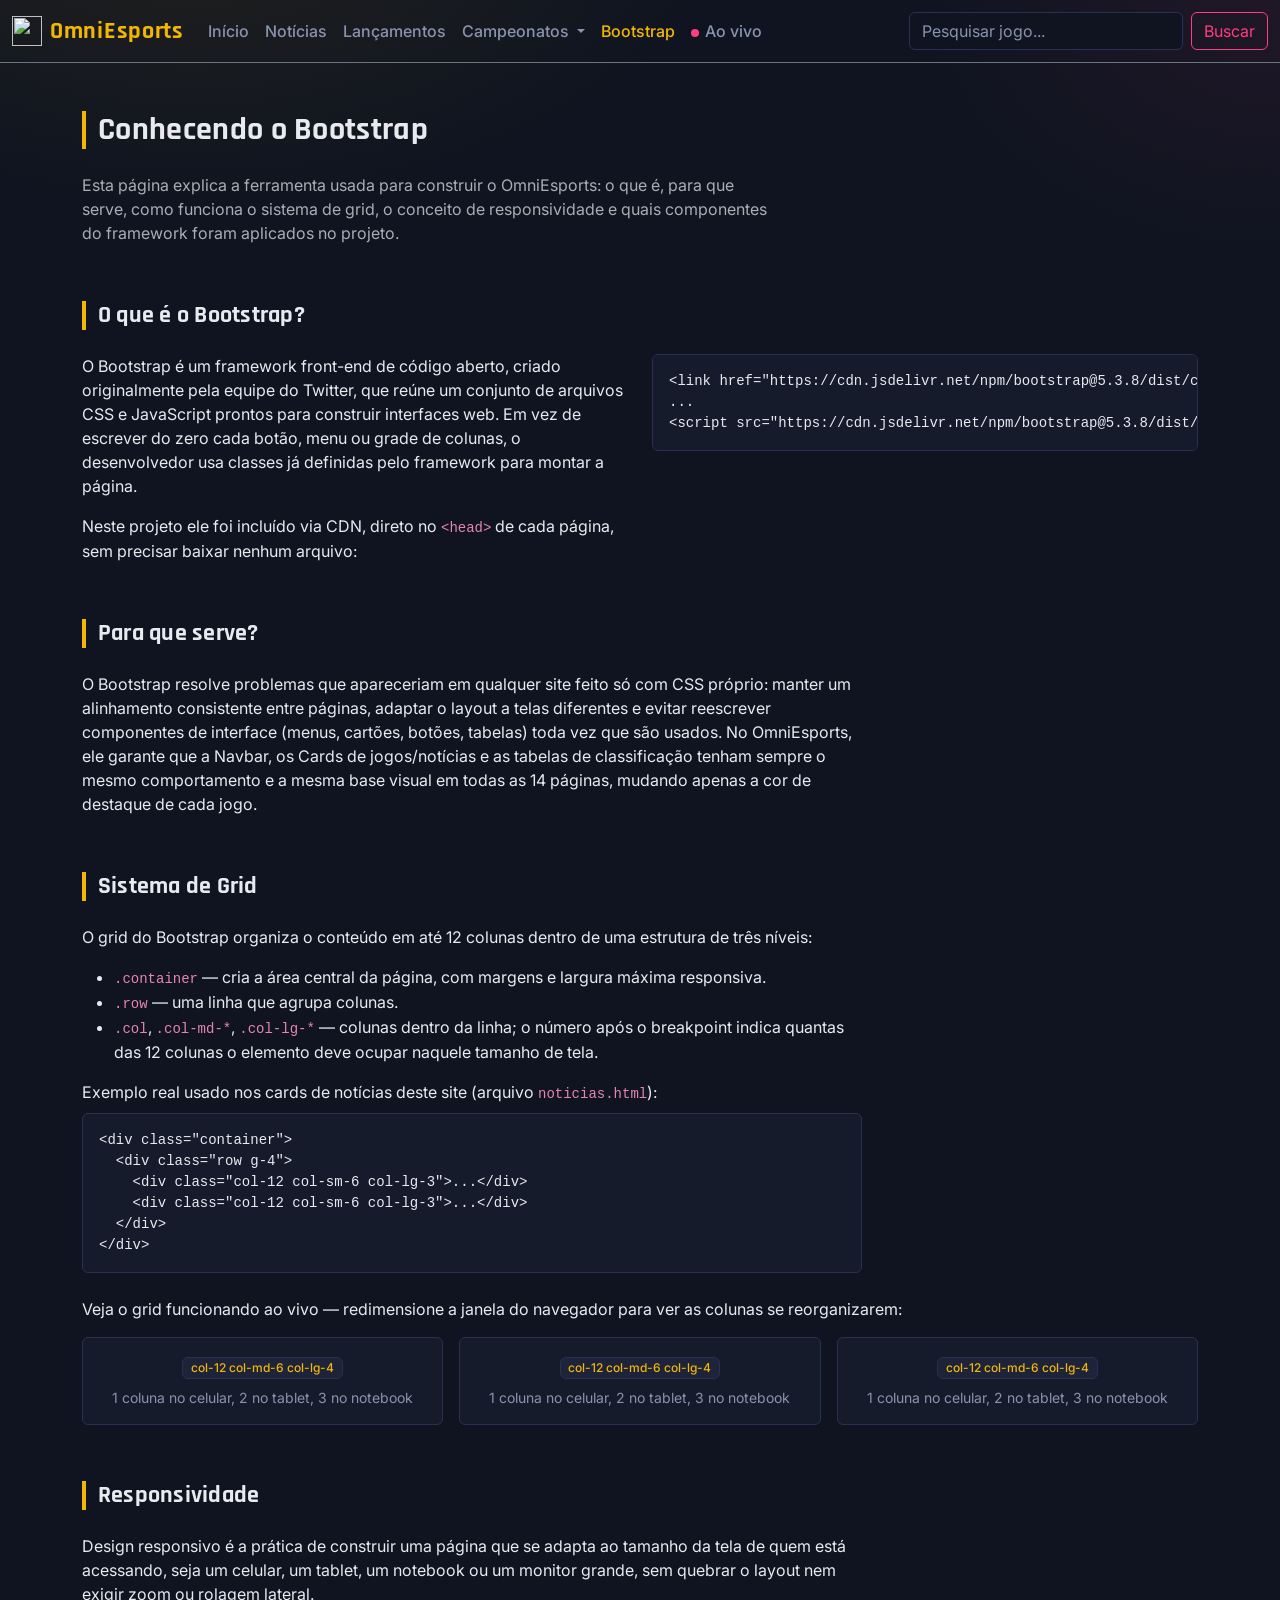
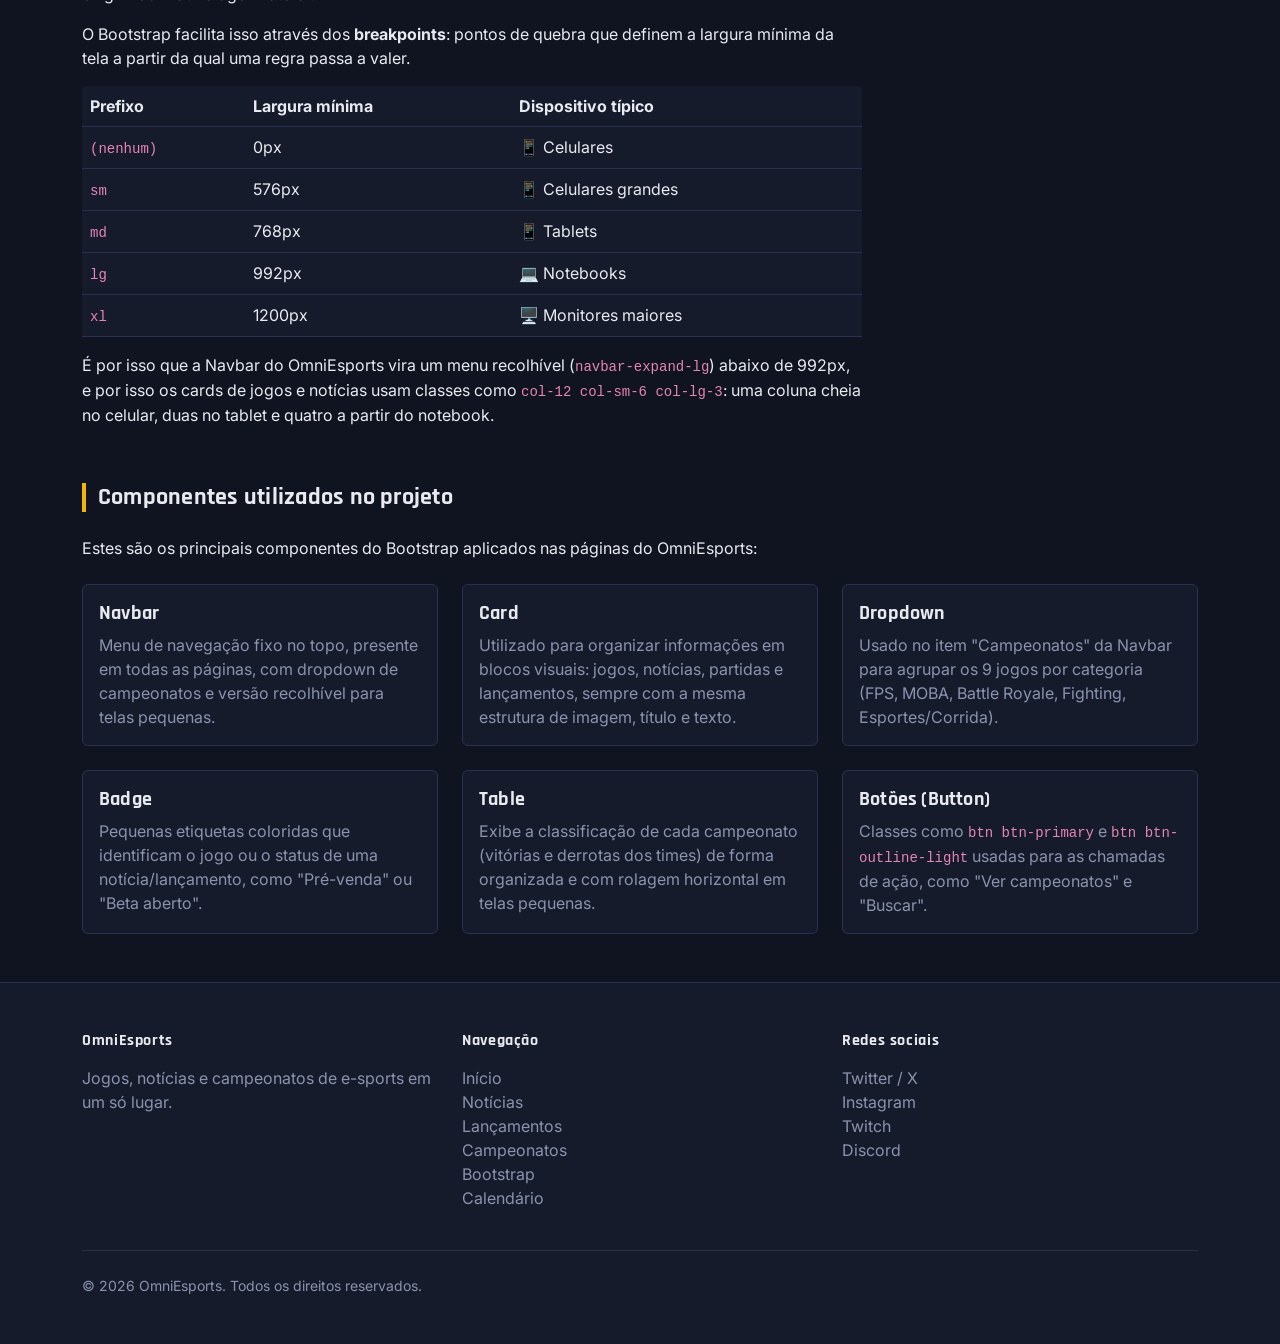
==== bootstrap.html @ d39bde07 "code-fixes-clean-code" ====
<!doctype html>
<html lang="pt-BR" data-bs-theme="dark">
  <head>
    <meta charset="utf-8">
    <meta name="viewport" content="width=device-width, initial-scale=1">
    <title>Conhecendo o Bootstrap — OmniEsports</title>
    <link href="https://cdn.jsdelivr.net/npm/bootstrap@5.3.8/dist/css/bootstrap.min.css" rel="stylesheet" integrity="sha384-sRIl4kxILFvY47J16cr9ZwB07vP4J8+LH7qKQnuqkuIAvNWLzeN8tE5YBujZqJLB" crossorigin="anonymous">
    <link rel="icon" href="./img/logo.svg" type="image/svg+xml">
    <link rel="stylesheet" href="./css/style.css">
  </head>
  <body>

<nav class="navbar navbar-expand-lg navbar-dark border-bottom border-secondary">
  <div class="container-fluid">
    <a class="navbar-brand fw-bold d-flex align-items-center gap-2" href="index.html">
      <img src="./img/logo.svg" alt="" width="30" height="30">
      OmniEsports
    </a>
    <button class="navbar-toggler" type="button" data-bs-toggle="collapse" data-bs-target="#navbarSupportedContent" aria-controls="navbarSupportedContent" aria-expanded="false" aria-label="Toggle navigation">
      <span class="navbar-toggler-icon"></span>
    </button>
    <div class="collapse navbar-collapse" id="navbarSupportedContent">
      <ul class="navbar-nav me-auto mb-2 mb-lg-0">
        <li class="nav-item">
          <a class="nav-link" href="index.html">Início</a>
        </li>
        <li class="nav-item">
          <a class="nav-link" href="noticias.html">Notícias</a>
        </li>
        <li class="nav-item">
          <a class="nav-link" href="lancamentos.html">Lançamentos</a>
        </li>
        <li class="nav-item dropdown">
          <a class="nav-link dropdown-toggle" href="campeonatos.html" role="button" data-bs-toggle="dropdown" aria-expanded="false">
            Campeonatos
          </a>
          <ul class="dropdown-menu dropdown-menu-dark">
            <li><h6 class="dropdown-header">FPS</h6></li>
            <li><a class="dropdown-item" href="valorant.html">Valorant</a></li>
            <li><a class="dropdown-item" href="cs2.html">Counter-Strike 2</a></li>
            <li><h6 class="dropdown-header">MOBA</h6></li>
            <li><a class="dropdown-item" href="lol.html">League of Legends</a></li>
            <li><a class="dropdown-item" href="dota2.html">Dota 2</a></li>
            <li><h6 class="dropdown-header">Battle Royale</h6></li>
            <li><a class="dropdown-item" href="freefire.html">Free Fire</a></li>
            <li><a class="dropdown-item" href="fortnite.html">Fortnite</a></li>
            <li><h6 class="dropdown-header">Fighting</h6></li>
            <li><a class="dropdown-item" href="tekken.html">Tekken 8</a></li>
            <li><a class="dropdown-item" href="sf6.html">Street Fighter 6</a></li>
            <li><h6 class="dropdown-header">Esportes/Corrida</h6></li>
            <li><a class="dropdown-item" href="rocketleague.html">Rocket League</a></li>
            <li><hr class="dropdown-divider"></li>
            <li><a class="dropdown-item" href="campeonatos.html#calendario">Calendário completo</a></li>
          </ul>
        </li>
        <li class="nav-item">
          <a class="nav-link active" aria-current="page" href="bootstrap.html">Bootstrap</a>
        </li>
        <li class="nav-item">
          <a class="nav-link" href="campeonatos.html#ao-vivo"><span class="live-dot"></span>Ao vivo</a>
        </li>
      </ul>
      <form class="d-flex" role="search">
        <input class="form-control me-2" type="search" placeholder="Pesquisar jogo..." aria-label="Search"/>
        <button class="btn btn-outline-info" type="submit">Buscar</button>
      </form>
    </div>
  </div>
</nav>

<div class="container my-5">
  <h2 class="oe-section-title">Conhecendo o Bootstrap</h2>
  <p class="text-body-secondary" style="max-width: 700px;">Esta página explica a ferramenta usada para construir o OmniEsports: o que é, para que serve, como funciona o sistema de grid, o conceito de responsividade e quais componentes do framework foram aplicados no projeto.</p>

  <!-- O que é / Para que serve -->
  <section class="mt-5 pt-2">
    <h4 class="oe-section-title">O que é o Bootstrap?</h4>
    <div class="row g-4 align-items-start">
      <div class="col-12 col-lg-6">
        <p>O Bootstrap é um framework front-end de código aberto, criado originalmente pela equipe do Twitter, que reúne um conjunto de arquivos CSS e JavaScript prontos para construir interfaces web. Em vez de escrever do zero cada botão, menu ou grade de colunas, o desenvolvedor usa classes já definidas pelo framework para montar a página.</p>
        <p class="mb-0">Neste projeto ele foi incluído via CDN, direto no <code>&lt;head&gt;</code> de cada página, sem precisar baixar nenhum arquivo:</p>
      </div>
      <div class="col-12 col-lg-6">
        <pre class="p-3 rounded" style="background: var(--oe-bg-panel); border: 1px solid var(--oe-border); overflow-x:auto;"><code>&lt;link href="https://cdn.jsdelivr.net/npm/bootstrap@5.3.8/dist/css/bootstrap.min.css" rel="stylesheet"&gt;
...
&lt;script src="https://cdn.jsdelivr.net/npm/bootstrap@5.3.8/dist/js/bootstrap.bundle.min.js"&gt;&lt;/script&gt;</code></pre>
      </div>
    </div>
  </section>

  <!-- Para que serve -->
  <section class="mt-5 pt-2">
    <h4 class="oe-section-title">Para que serve?</h4>
    <p style="max-width: 780px;">O Bootstrap resolve problemas que apareceriam em qualquer site feito só com CSS próprio: manter um alinhamento consistente entre páginas, adaptar o layout a telas diferentes e evitar reescrever componentes de interface (menus, cartões, botões, tabelas) toda vez que são usados. No OmniEsports, ele garante que a Navbar, os Cards de jogos/notícias e as tabelas de classificação tenham sempre o mesmo comportamento e a mesma base visual em todas as 14 páginas, mudando apenas a cor de destaque de cada jogo.</p>
  </section>

  <!-- Sistema de grid -->
  <section class="mt-5 pt-2">
    <h4 class="oe-section-title">Sistema de Grid</h4>
    <p style="max-width: 780px;">O grid do Bootstrap organiza o conteúdo em até 12 colunas dentro de uma estrutura de três níveis:</p>
    <ul style="max-width: 780px;">
      <li><code>.container</code> — cria a área central da página, com margens e largura máxima responsiva.</li>
      <li><code>.row</code> — uma linha que agrupa colunas.</li>
      <li><code>.col</code>, <code>.col-md-*</code>, <code>.col-lg-*</code> — colunas dentro da linha; o número após o breakpoint indica quantas das 12 colunas o elemento deve ocupar naquele tamanho de tela.</li>
    </ul>

    <p class="mb-2" style="max-width: 780px;">Exemplo real usado nos cards de notícias deste site (arquivo <code>noticias.html</code>):</p>
    <pre class="p-3 rounded mb-4" style="background: var(--oe-bg-panel); border: 1px solid var(--oe-border); overflow-x:auto; max-width: 780px;"><code>&lt;div class="container"&gt;
  &lt;div class="row g-4"&gt;
    &lt;div class="col-12 col-sm-6 col-lg-3"&gt;...&lt;/div&gt;
    &lt;div class="col-12 col-sm-6 col-lg-3"&gt;...&lt;/div&gt;
  &lt;/div&gt;
&lt;/div&gt;</code></pre>

    <p class="mb-3">Veja o grid funcionando ao vivo — redimensione a janela do navegador para ver as colunas se reorganizarem:</p>
    <div class="row g-3">
      <div class="col-12 col-md-6 col-lg-4">
        <div class="card h-100"><div class="card-body text-center"><span class="badge badge-jogo mb-2">col-12 col-md-6 col-lg-4</span><p class="card-text mb-0 small">1 coluna no celular, 2 no tablet, 3 no notebook</p></div></div>
      </div>
      <div class="col-12 col-md-6 col-lg-4">
        <div class="card h-100"><div class="card-body text-center"><span class="badge badge-jogo mb-2">col-12 col-md-6 col-lg-4</span><p class="card-text mb-0 small">1 coluna no celular, 2 no tablet, 3 no notebook</p></div></div>
      </div>
      <div class="col-12 col-md-6 col-lg-4">
        <div class="card h-100"><div class="card-body text-center"><span class="badge badge-jogo mb-2">col-12 col-md-6 col-lg-4</span><p class="card-text mb-0 small">1 coluna no celular, 2 no tablet, 3 no notebook</p></div></div>
      </div>
    </div>
  </section>

  <!-- Responsividade -->
  <section class="mt-5 pt-2">
    <h4 class="oe-section-title">Responsividade</h4>
    <p style="max-width: 780px;">Design responsivo é a prática de construir uma página que se adapta ao tamanho da tela de quem está acessando, seja um celular, um tablet, um notebook ou um monitor grande, sem quebrar o layout nem exigir zoom ou rolagem lateral.</p>
    <p style="max-width: 780px;">O Bootstrap facilita isso através dos <strong>breakpoints</strong>: pontos de quebra que definem a largura mínima da tela a partir da qual uma regra passa a valer.</p>
    <div class="table-responsive" style="max-width: 780px;">
      <table class="table table-oe align-middle">
        <thead>
          <tr><th scope="col">Prefixo</th><th scope="col">Largura mínima</th><th scope="col">Dispositivo típico</th></tr>
        </thead>
        <tbody>
          <tr><td><code>(nenhum)</code></td><td>0px</td><td>📱 Celulares</td></tr>
          <tr><td><code>sm</code></td><td>576px</td><td>📱 Celulares grandes</td></tr>
          <tr><td><code>md</code></td><td>768px</td><td>📱 Tablets</td></tr>
          <tr><td><code>lg</code></td><td>992px</td><td>💻 Notebooks</td></tr>
          <tr><td><code>xl</code></td><td>1200px</td><td>🖥️ Monitores maiores</td></tr>
        </tbody>
      </table>
    </div>
    <p class="mb-0" style="max-width: 780px;">É por isso que a Navbar do OmniEsports vira um menu recolhível (<code>navbar-expand-lg</code>) abaixo de 992px, e por isso os cards de jogos e notícias usam classes como <code>col-12 col-sm-6 col-lg-3</code>: uma coluna cheia no celular, duas no tablet e quatro a partir do notebook.</p>
  </section>

  <!-- Componentes -->
  <section class="mt-5 pt-2">
    <h4 class="oe-section-title">Componentes utilizados no projeto</h4>
    <p class="mb-4" style="max-width: 780px;">Estes são os principais componentes do Bootstrap aplicados nas páginas do OmniEsports:</p>

    <div class="row g-4">
      <div class="col-12 col-md-6 col-lg-4">
        <div class="card h-100 card-hover">
          <div class="card-body">
            <h5 class="card-title">Navbar</h5>
            <p class="card-text">Menu de navegação fixo no topo, presente em todas as páginas, com dropdown de campeonatos e versão recolhível para telas pequenas.</p>
          </div>
        </div>
      </div>
      <div class="col-12 col-md-6 col-lg-4">
        <div class="card h-100 card-hover">
          <div class="card-body">
            <h5 class="card-title">Card</h5>
            <p class="card-text">Utilizado para organizar informações em blocos visuais: jogos, notícias, partidas e lançamentos, sempre com a mesma estrutura de imagem, título e texto.</p>
          </div>
        </div>
      </div>
      <div class="col-12 col-md-6 col-lg-4">
        <div class="card h-100 card-hover">
          <div class="card-body">
            <h5 class="card-title">Dropdown</h5>
            <p class="card-text">Usado no item "Campeonatos" da Navbar para agrupar os 9 jogos por categoria (FPS, MOBA, Battle Royale, Fighting, Esportes/Corrida).</p>
          </div>
        </div>
      </div>
      <div class="col-12 col-md-6 col-lg-4">
        <div class="card h-100 card-hover">
          <div class="card-body">
            <h5 class="card-title">Badge</h5>
            <p class="card-text">Pequenas etiquetas coloridas que identificam o jogo ou o status de uma notícia/lançamento, como "Pré-venda" ou "Beta aberto".</p>
          </div>
        </div>
      </div>
      <div class="col-12 col-md-6 col-lg-4">
        <div class="card h-100 card-hover">
          <div class="card-body">
            <h5 class="card-title">Table</h5>
            <p class="card-text">Exibe a classificação de cada campeonato (vitórias e derrotas dos times) de forma organizada e com rolagem horizontal em telas pequenas.</p>
          </div>
        </div>
      </div>
      <div class="col-12 col-md-6 col-lg-4">
        <div class="card h-100 card-hover">
          <div class="card-body">
            <h5 class="card-title">Botões (Button)</h5>
            <p class="card-text">Classes como <code>btn btn-primary</code> e <code>btn btn-outline-light</code> usadas para as chamadas de ação, como "Ver campeonatos" e "Buscar".</p>
          </div>
        </div>
      </div>
    </div>
  </section>

</div>

<footer class="oe-footer py-5 mt-5">
  <div class="container">
    <div class="row gy-4">
      <div class="col-12 col-md-4">
        <h6 class="mb-3">OmniEsports</h6>
        <p class="mb-0">Jogos, notícias e campeonatos de e-sports em um só lugar.</p>
      </div>
      <div class="col-6 col-md-4">
        <h6 class="mb-3">Navegação</h6>
        <ul class="list-unstyled">
          <li><a href="index.html">Início</a></li>
          <li><a href="noticias.html">Notícias</a></li>
          <li><a href="lancamentos.html">Lançamentos</a></li>
          <li><a href="campeonatos.html">Campeonatos</a></li>
          <li><a href="bootstrap.html">Bootstrap</a></li>
          <li><a href="campeonatos.html#calendario">Calendário</a></li>
        </ul>
      </div>
      <div class="col-6 col-md-4">
        <h6 class="mb-3">Redes sociais</h6>
        <ul class="list-unstyled">
          <li><a href="#">Twitter / X</a></li>
          <li><a href="#">Instagram</a></li>
          <li><a href="#">Twitch</a></li>
          <li><a href="#">Discord</a></li>
        </ul>
      </div>
    </div>
    <hr class="border-secondary my-4">
    <p class="mb-0 small">&copy; 2026 OmniEsports. Todos os direitos reservados.</p>
  </div>
</footer>

    <script src="https://cdn.jsdelivr.net/npm/bootstrap@5.3.8/dist/js/bootstrap.bundle.min.js" integrity="sha384-FKyoEForCGlyvwx9Hj09JcYn3nv7wiPVlz7YYwJrWVcXK/BmnVDxM+D2scQbITxI" crossorigin="anonymous"></script>

  </body>
</html>
---- css/style.css ----
/* ==========================================================
   OmniEsports — tema visual
   Paleta: arena escura + dourado (troféu/prêmio) + magenta (ao vivo)
   ========================================================== */

@import url('https://fonts.googleapis.com/css2?family=Rajdhani:wght@500;600;700&family=Inter:wght@400;500;600&display=swap');

:root,
[data-bs-theme="dark"] {
  --oe-bg: #0f1420;
  --oe-bg-panel: #161b2c;
  --oe-bg-panel-alt: #1d2338;
  --oe-border: #2a3150;
  --oe-text: #e8eaf0;
  --oe-text-muted: #8a93ad;
  --oe-gold: #f2b705;
  --oe-gold-dim: #b98c06;
  --oe-magenta: #ff3d81;

  /* Sobrescreve variáveis do Bootstrap para casar com a paleta */
  --bs-body-bg: var(--oe-bg);
  --bs-body-color: var(--oe-text);
  --bs-border-color: var(--oe-border);
  --bs-primary: var(--oe-gold);
  --bs-primary-rgb: 242, 183, 5;
  --bs-info: var(--oe-magenta);
  --bs-info-rgb: 255, 61, 129;
}

body {
  font-family: 'Inter', system-ui, sans-serif;
  background-color: var(--oe-bg);
  background-image:
    radial-gradient(ellipse 900px 500px at 15% -10%, rgba(242, 183, 5, 0.08), transparent 60%),
    radial-gradient(ellipse 700px 500px at 100% 0%, rgba(255, 61, 129, 0.07), transparent 55%);
  background-attachment: fixed;
}

h1, h2, h3, h4, h5, h6,
.navbar-brand,
.card-title {
  font-family: 'Rajdhani', 'Inter', sans-serif;
  font-weight: 700;
  letter-spacing: 0.01em;
}

/* ---------- Navbar ---------- */
.navbar.bg-dark {
  background-color: var(--oe-bg-panel) !important;
  border-bottom: 1px solid var(--oe-border) !important;
}

.navbar-brand {
  font-size: 1.5rem;
  color: var(--oe-gold) !important;
  letter-spacing: 0.03em;
}

.navbar-nav .nav-link {
  color: var(--oe-text-muted);
  font-weight: 500;
  position: relative;
  transition: color 0.2s ease;
}

.navbar-nav .nav-link:hover,
.navbar-nav .nav-link:focus {
  color: var(--oe-text);
}

.navbar-nav .nav-link.active {
  color: var(--oe-gold) !important;
}

.dropdown-menu-dark {
  --bs-dropdown-bg: var(--oe-bg-panel-alt);
  --bs-dropdown-border-color: var(--oe-border);
  --bs-dropdown-link-hover-bg: rgba(242, 183, 5, 0.12);
  --bs-dropdown-link-hover-color: var(--oe-gold);
  --bs-dropdown-link-color: var(--oe-text-muted);
}

/* Badge "AO VIVO" na navbar */
.nav-link .live-dot {
  display: inline-block;
  width: 8px;
  height: 8px;
  border-radius: 50%;
  background: var(--oe-magenta);
  margin-right: 6px;
  box-shadow: 0 0 0 0 rgba(255, 61, 129, 0.6);
  animation: live-pulse 1.8s infinite;
}

@keyframes live-pulse {
  0%   { box-shadow: 0 0 0 0 rgba(255, 61, 129, 0.55); }
  70%  { box-shadow: 0 0 0 7px rgba(255, 61, 129, 0); }
  100% { box-shadow: 0 0 0 0 rgba(255, 61, 129, 0); }
}

@media (prefers-reduced-motion: reduce) {
  .nav-link .live-dot { animation: none; }
}

.navbar .form-control {
  background-color: var(--oe-bg);
  border-color: var(--oe-border);
  color: var(--oe-text);
}

.navbar .form-control::placeholder {
  color: var(--oe-text-muted);
}

.navbar .btn-outline-info {
  --bs-btn-color: var(--oe-magenta);
  --bs-btn-border-color: var(--oe-magenta);
  --bs-btn-hover-bg: var(--oe-magenta);
  --bs-btn-hover-border-color: var(--oe-magenta);
}

/* ---------- Botões ---------- */
.btn-primary {
  --bs-btn-bg: var(--oe-gold);
  --bs-btn-border-color: var(--oe-gold);
  --bs-btn-hover-bg: var(--oe-gold-dim);
  --bs-btn-hover-border-color: var(--oe-gold-dim);
  --bs-btn-color: #14100a;
  --bs-btn-hover-color: #14100a;
  font-weight: 600;
}

/* ---------- Cards ---------- */
.card {
  background-color: var(--oe-bg-panel);
  border: 1px solid var(--oe-border);
}

.card-img-top {
  height: 190px;
  object-fit: cover;
}

.card-text {
  color: var(--oe-text-muted);
}

.card-hover {
  transition: transform 0.3s ease, box-shadow 0.3s ease, border-color 0.3s ease;
}

.card-hover:hover {
  transform: translateY(-8px) scale(1.02);
  box-shadow: 0 10px 24px rgba(0, 0, 0, 0.45);
  border-color: var(--oe-gold-dim);
  cursor: pointer;
}

/* ---------- Seções internas (lançamentos / campeonatos) ---------- */
.oe-section-title {
  border-left: 4px solid var(--oe-gold);
  padding-left: 0.75rem;
  margin-bottom: 1.5rem;
}

.oe-eyebrow {
  color: var(--oe-magenta);
  font-weight: 600;
  font-size: 0.85rem;
}

.table-oe {
  --bs-table-bg: var(--oe-bg-panel);
  --bs-table-color: var(--oe-text);
  --bs-table-border-color: var(--oe-border);
}

.badge-jogo {
  background-color: var(--oe-bg-panel-alt);
  color: var(--oe-gold);
  border: 1px solid var(--oe-border);
  font-weight: 500;
}

/* ---------- Footer ---------- */
.oe-footer {
  background-color: var(--oe-bg-panel);
  border-top: 1px solid var(--oe-border);
  color: var(--oe-text-muted);
  margin-top: 4rem;
}

.oe-footer a {
  color: var(--oe-text-muted);
  text-decoration: none;
}

.oe-footer a:hover {
  color: var(--oe-gold);
}

.oe-footer h6 {
  color: var(--oe-text);
  font-family: 'Rajdhani', sans-serif;
  letter-spacing: 0.04em;
}

/* Foco visível para acessibilidade via teclado */
a:focus-visible,
button:focus-visible,
.nav-link:focus-visible {
  outline: 2px solid var(--oe-gold);
  outline-offset: 2px;
}

/* ==========================================================
   Temas por jogo
   Cada página de jogo define data-game no <body> e ganha
   uma cor de destaque própria, sem perder a identidade
   geral do site (fundo, tipografia, header).
   ========================================================== */

[data-game] {
  --oe-accent: var(--oe-gold);
  --oe-accent-dim: var(--oe-gold-dim);
  --oe-accent-rgb: 242, 183, 5;
}

[data-game="valorant"] {
  --oe-accent: #ff4655;
  --oe-accent-dim: #c7313e;
  --oe-accent-rgb: 255, 70, 85;
}

[data-game="lol"] {
  --oe-accent: #0ac8b9;
  --oe-accent-dim: #0a9c90;
  --oe-accent-rgb: 10, 200, 185;
}

[data-game="freefire"] {
  --oe-accent: #ff7a1a;
  --oe-accent-dim: #cc5f10;
  --oe-accent-rgb: 255, 122, 26;
}

[data-game="tekken"] {
  --oe-accent: #9d6bff;
  --oe-accent-dim: #7548d6;
  --oe-accent-rgb: 157, 107, 255;
}

[data-game="cs2"] {
  --oe-accent: #f2a93c;
  --oe-accent-dim: #c9840f;
  --oe-accent-rgb: 242, 169, 60;
}

[data-game="dota2"] {
  --oe-accent: #d64545;
  --oe-accent-dim: #a83232;
  --oe-accent-rgb: 214, 69, 69;
}

[data-game="fortnite"] {
  --oe-accent: #6c5ce7;
  --oe-accent-dim: #4d3fb0;
  --oe-accent-rgb: 108, 92, 231;
}

[data-game="sf6"] {
  --oe-accent: #29b6f6;
  --oe-accent-dim: #1c8ac4;
  --oe-accent-rgb: 41, 182, 246;
}

[data-game="rocketleague"] {
  --oe-accent: #2ecc71;
  --oe-accent-dim: #24a35a;
  --oe-accent-rgb: 46, 204, 113;
}

[data-game] .oe-section-title,
[data-game] .oe-game-hero {
  border-color: var(--oe-accent);
}

[data-game] .btn-primary {
  --bs-btn-bg: var(--oe-accent);
  --bs-btn-border-color: var(--oe-accent);
  --bs-btn-hover-bg: var(--oe-accent-dim);
  --bs-btn-hover-border-color: var(--oe-accent-dim);
  --bs-btn-color: #0b0d14;
  --bs-btn-hover-color: #0b0d14;
}

[data-game] .navbar-nav .nav-link.active,
[data-game] .oe-eyebrow-game {
  color: var(--oe-accent) !important;
}

[data-game] a:focus-visible,
[data-game] button:focus-visible {
  outline-color: var(--oe-accent);
}

/* ---------- Cabeçalho de página de jogo ---------- */
.oe-game-hero {
  border-left: 4px solid var(--oe-accent);
  background: linear-gradient(90deg, rgba(var(--oe-accent-rgb), 0.10), transparent 60%);
  padding: 2rem 1.75rem;
  border-radius: 0;
  margin-bottom: 2rem;
}

.oe-game-hero .oe-game-tag {
  display: inline-block;
  color: var(--oe-accent);
  font-weight: 600;
  font-size: 0.85rem;
}

.oe-game-hero h1 {
  margin: 0.35rem 0 0.5rem;
}

/* ---------- Status de partida (semântico, não decorativo) ---------- */
.status-dot {
  display: inline-block;
  width: 8px;
  height: 8px;
  border-radius: 50%;
  margin-right: 6px;
}

.status-agendado { color: var(--oe-text-muted); }
.status-agendado .status-dot { background: var(--oe-text-muted); }

.status-ao-vivo { color: var(--oe-magenta); }
.status-ao-vivo .status-dot {
  background: var(--oe-magenta);
  box-shadow: 0 0 0 0 rgba(255, 61, 129, 0.6);
  animation: live-pulse 1.8s infinite;
}

.status-finalizado { color: #3ecf8e; }
.status-finalizado .status-dot { background: #3ecf8e; }

/* ---------- Card de partida (próxima ou concluída) ---------- */
.match-card {
  background-color: var(--oe-bg-panel);
  border: 1px solid var(--oe-border);
  padding: 1rem 1.25rem;
}

.match-card .match-teams {
  font-family: 'Rajdhani', sans-serif;
  font-weight: 600;
  font-size: 1.05rem;
}

.match-card .match-score {
  font-family: 'Rajdhani', sans-serif;
  font-weight: 700;
  font-size: 1.3rem;
  color: var(--oe-text);
}

.match-card .match-meta {
  color: var(--oe-text-muted);
  font-size: 0.85rem;
}

/* ---------- Card de jogo (usado no hub de campeonatos) ---------- */
.game-pill {
  display: inline-block;
  width: 10px;
  height: 10px;
  border-radius: 2px;
  margin-right: 8px;
  vertical-align: middle;
}

.card-game-link {
  text-decoration: none;
  display: block;
  color: inherit;
}

/* ---------- Notícias: recorte de texto consistente ---------- */
.card-text-clamp {
  display: -webkit-box;
  -webkit-line-clamp: 2;
  line-clamp: 2;
  -webkit-box-orient: vertical;
  overflow: hidden;
}

/* ---------- Hero da home (estrutura via row/col do Bootstrap) ---------- */
.oe-hero-kicker {
  color: var(--oe-magenta);
  font-weight: 600;
  font-size: 0.85rem;
  margin-bottom: 0.5rem;
}

.oe-hero-img {
  min-height: 220px;
  object-fit: cover;
}

@media (min-width: 992px) {
  .oe-hero-img {
    min-height: 100%;
  }
}

/* ---------- Logo ---------- */
.navbar-brand img {
  display: inline-block;
}
/* ==========================================================
   Notícias
   ========================================================== */

.news-card {
  background-color: var(--oe-bg-panel);
  border: 1px solid var(--oe-border);
  overflow: hidden;
}

.news-thumb {
  width: 100%;
  height: 160px;
  display: block;
  object-fit: cover;
}

.news-card .badge-jogo {
  color: var(--news-accent, var(--oe-gold));
}

/* Filtro de notícias (pills do Bootstrap, sem framework extra) */
.oe-filter-pills .nav-link {
  color: var(--oe-text-muted);
  border: 1px solid var(--oe-border);
  border-radius: 999px;
  padding: 0.35rem 0.9rem;
  margin: 0 0.35rem 0.5rem 0;
  font-size: 0.85rem;
  font-weight: 500;
}

.oe-filter-pills .nav-link:hover {
  color: var(--oe-text);
  border-color: var(--oe-gold-dim);
}

.oe-filter-pills .nav-link.active {
  background-color: var(--oe-gold);
  border-color: var(--oe-gold);
  color: #14100a !important;
}
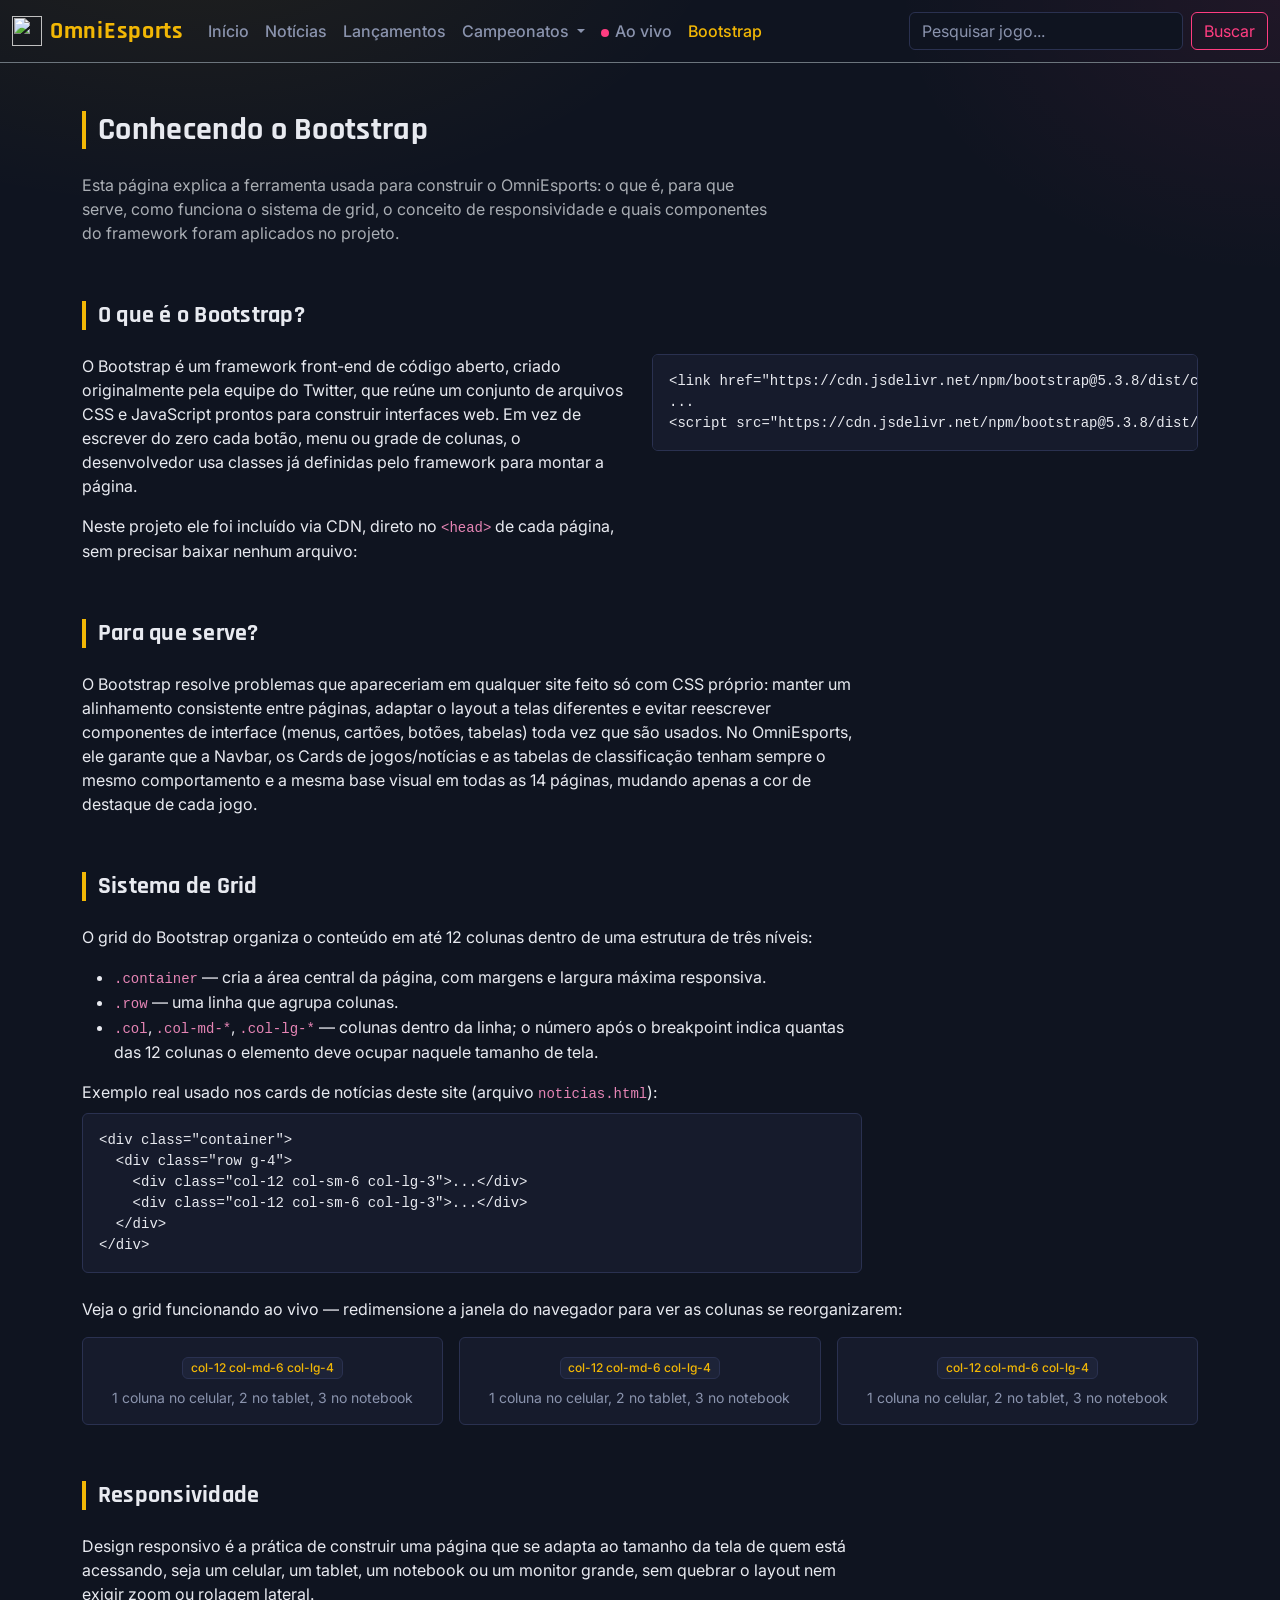
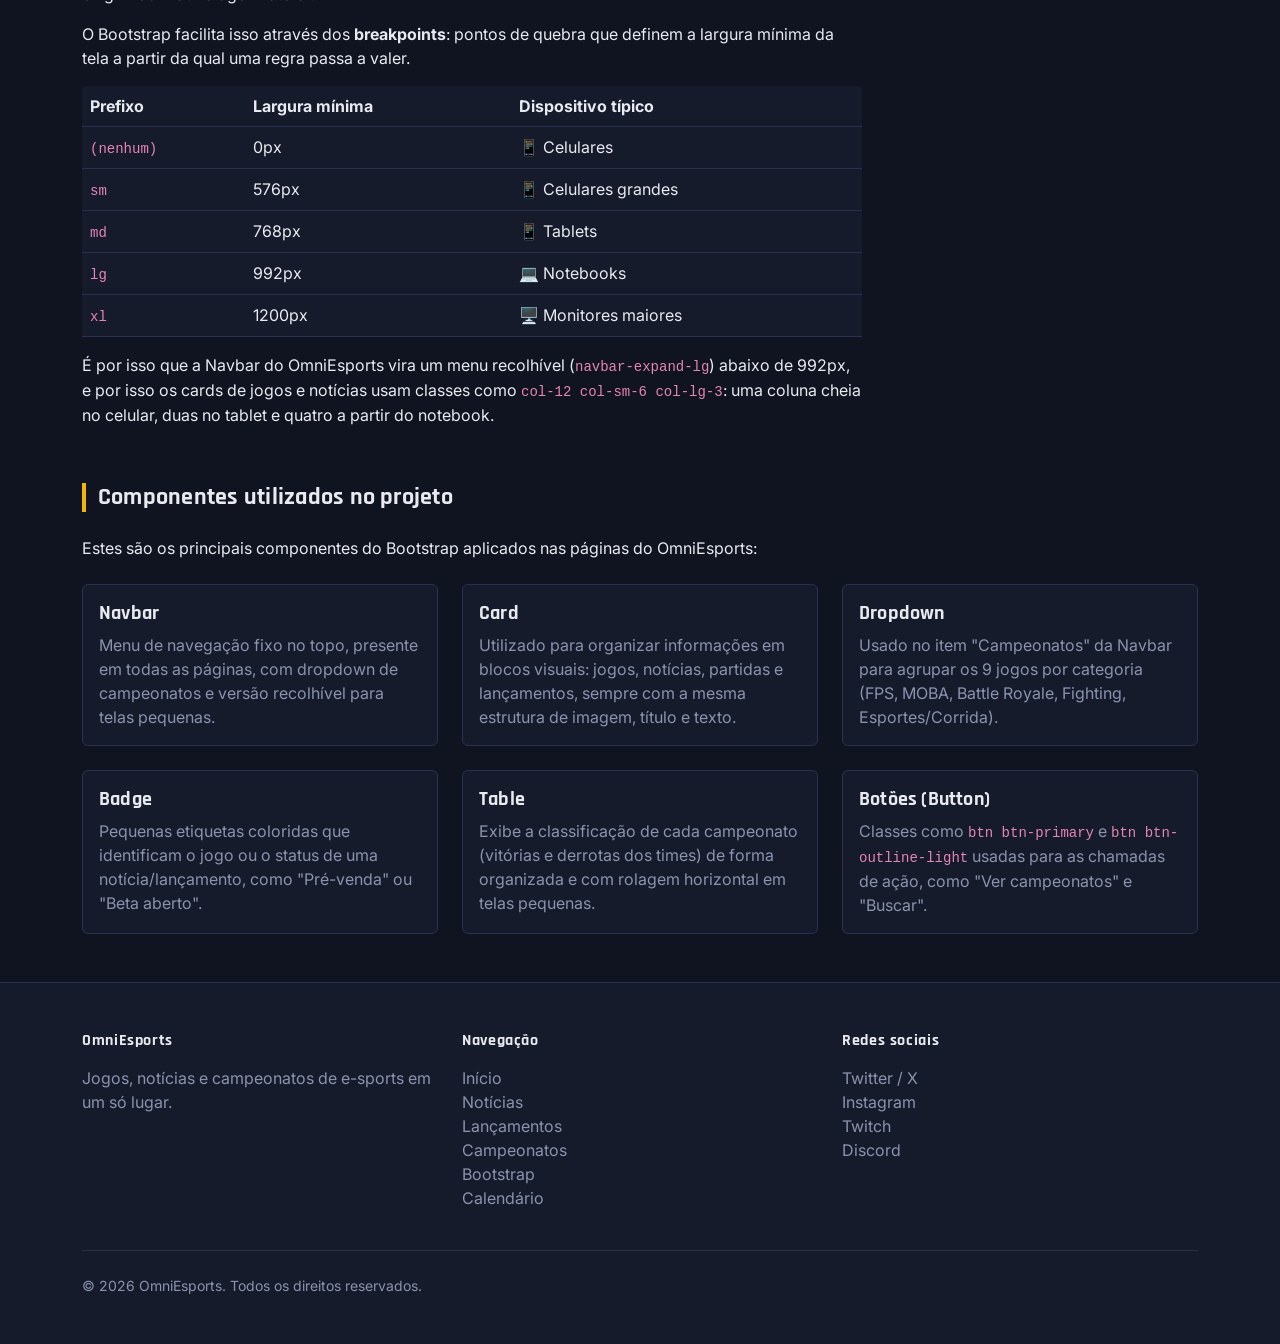
==== commit 19ffc956: "add-bootstrap-page" ====
--- a/bootstrap.html
+++ b/bootstrap.html
@@ -53,12 +53,14 @@
             <li><a class="dropdown-item" href="campeonatos.html#calendario">Calendário completo</a></li>
           </ul>
         </li>
+        
+        <li class="nav-item">
+          <a class="nav-link" href="campeonatos.html#ao-vivo"><span class="live-dot"></span>Ao vivo</a>
+        </li>
         <li class="nav-item">
           <a class="nav-link active" aria-current="page" href="bootstrap.html">Bootstrap</a>
         </li>
-        <li class="nav-item">
-          <a class="nav-link" href="campeonatos.html#ao-vivo"><span class="live-dot"></span>Ao vivo</a>
-        </li>
+        
       </ul>
       <form class="d-flex" role="search">
         <input class="form-control me-2" type="search" placeholder="Pesquisar jogo..." aria-label="Search"/>
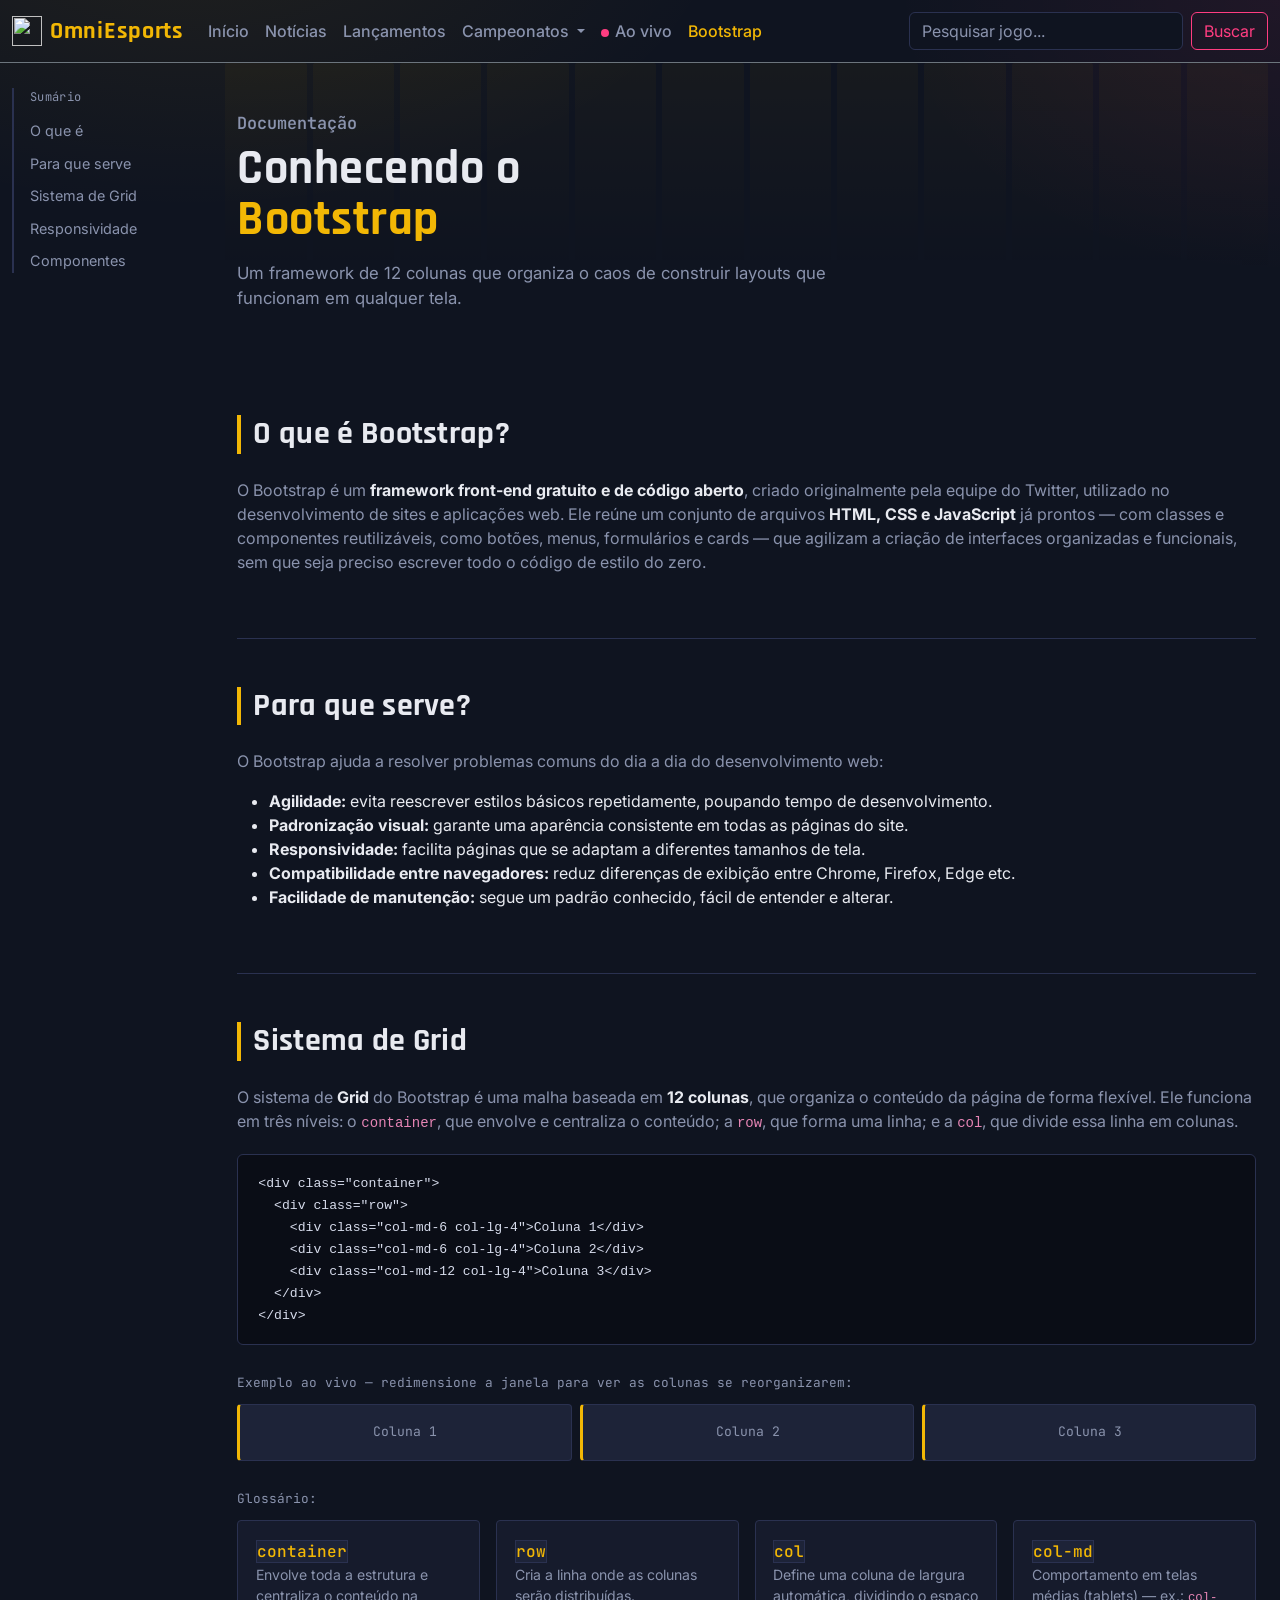
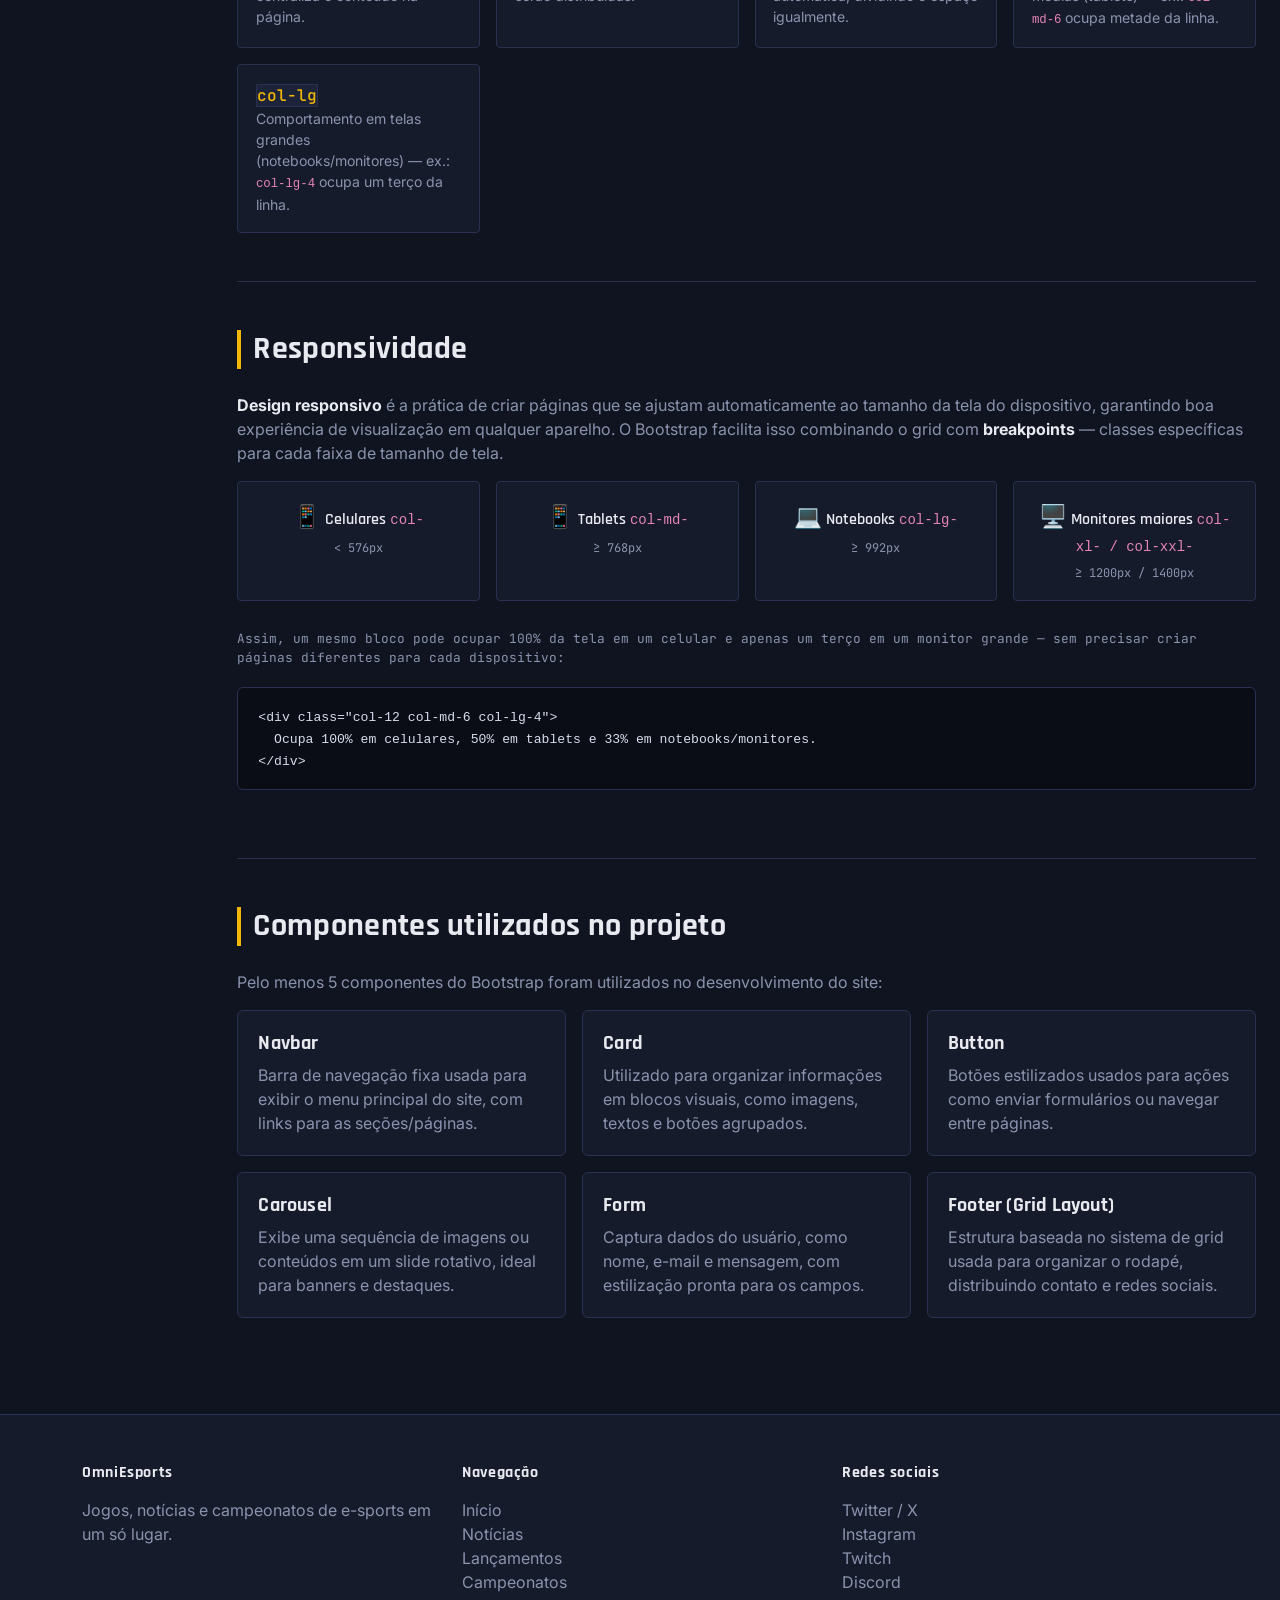
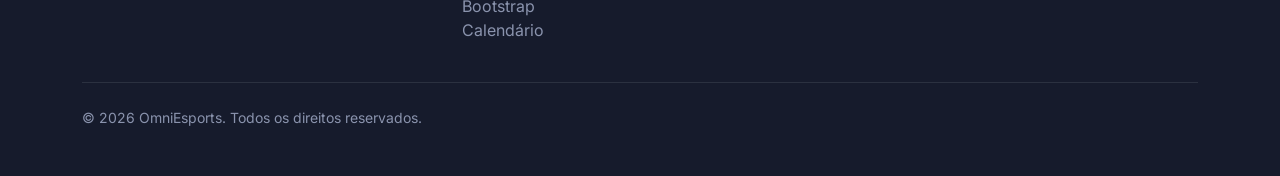
==== commit 3a1ad51d: "add-bootstrap-page" ====
--- a/bootstrap.html
+++ b/bootstrap.html
@@ -3,10 +3,16 @@
   <head>
     <meta charset="utf-8">
     <meta name="viewport" content="width=device-width, initial-scale=1">
-    <title>Conhecendo o Bootstrap — OmniEsports</title>
+    <title>Conhecendo o Bootstrap | OmniEsports</title>
     <link href="https://cdn.jsdelivr.net/npm/bootstrap@5.3.8/dist/css/bootstrap.min.css" rel="stylesheet" integrity="sha384-sRIl4kxILFvY47J16cr9ZwB07vP4J8+LH7qKQnuqkuIAvNWLzeN8tE5YBujZqJLB" crossorigin="anonymous">
     <link rel="icon" href="./img/logo.svg" type="image/svg+xml">
+    <!-- tema global do site -->
     <link rel="stylesheet" href="./css/style.css">
+    <!-- estilos específicos desta página de documentação -->
+    <link rel="stylesheet" href="./css/bootstrap-page.css">
+    <link rel="stylesheet" href="./css/bootstrap1.css">
+    <link rel="stylesheet" href="./css/bootstrap2.css">
+
   </head>
   <body>
 
@@ -70,143 +76,227 @@
   </div>
 </nav>
 
-<div class="container my-5">
-  <h2 class="oe-section-title">Conhecendo o Bootstrap</h2>
-  <p class="text-body-secondary" style="max-width: 700px;">Esta página explica a ferramenta usada para construir o OmniEsports: o que é, para que serve, como funciona o sistema de grid, o conceito de responsividade e quais componentes do framework foram aplicados no projeto.</p>
-
-  <!-- O que é / Para que serve -->
-  <section class="mt-5 pt-2">
-    <h4 class="oe-section-title">O que é o Bootstrap?</h4>
-    <div class="row g-4 align-items-start">
-      <div class="col-12 col-lg-6">
-        <p>O Bootstrap é um framework front-end de código aberto, criado originalmente pela equipe do Twitter, que reúne um conjunto de arquivos CSS e JavaScript prontos para construir interfaces web. Em vez de escrever do zero cada botão, menu ou grade de colunas, o desenvolvedor usa classes já definidas pelo framework para montar a página.</p>
-        <p class="mb-0">Neste projeto ele foi incluído via CDN, direto no <code>&lt;head&gt;</code> de cada página, sem precisar baixar nenhum arquivo:</p>
-      </div>
-      <div class="col-12 col-lg-6">
-        <pre class="p-3 rounded" style="background: var(--oe-bg-panel); border: 1px solid var(--oe-border); overflow-x:auto;"><code>&lt;link href="https://cdn.jsdelivr.net/npm/bootstrap@5.3.8/dist/css/bootstrap.min.css" rel="stylesheet"&gt;
-...
-&lt;script src="https://cdn.jsdelivr.net/npm/bootstrap@5.3.8/dist/js/bootstrap.bundle.min.js"&gt;&lt;/script&gt;</code></pre>
+<div class="container-fluid">
+  <div class="row">
+
+    <!-- ===== NAV LATERAL (sumário) ===== -->
+    <div class="col-lg-3 col-xl-2">
+      <nav class="oe-doc-nav" aria-label="Sumário">
+        <div class="oe-doc-nav-label">Sumário</div>
+        <a href="#o-que-e">O que é</a>
+        <a href="#para-que-serve">Para que serve</a>
+        <a href="#grid">Sistema de Grid</a>
+        <a href="#responsividade">Responsividade</a>
+        <a href="#componentes">Componentes</a>
+      </nav>
+    </div>
+
+    <!-- ===== CONTEÚDO ===== -->
+    <div class="col-lg-9 col-xl-10">
+
+      <!-- HERO -->
+      <header class="oe-doc-hero">
+        <div class="oe-hero-gridlines" aria-hidden="true">
+          <span></span><span></span><span></span><span></span><span></span><span></span>
+          <span></span><span></span><span></span><span></span><span></span><span></span>
+        </div>
+        <div class="container">
+          <p class="oe-hero-kicker">Documentação</p>
+          <h1>Conhecendo o<br><span class="accent">Bootstrap</span></h1>
+          <p>Um framework de 12 colunas que organiza o caos de construir layouts que funcionam em qualquer tela.</p>
+        </div>
+      </header>
+
+      <div class="container">
+
+        <!-- O QUE É -->
+        <section id="o-que-e" class="oe-doc-section">
+          <h2 class="oe-section-title">O que é Bootstrap?</h2>
+          <p>O Bootstrap é um <strong>framework front-end gratuito e de código aberto</strong>, criado originalmente pela equipe do Twitter, utilizado no desenvolvimento de sites e aplicações web. Ele reúne um conjunto de arquivos <strong>HTML, CSS e JavaScript</strong> já prontos — com classes e componentes reutilizáveis, como botões, menus, formulários e cards — que agilizam a criação de interfaces organizadas e funcionais, sem que seja preciso escrever todo o código de estilo do zero.</p>
+        </section>
+
+        <!-- PARA QUE SERVE -->
+        <section id="para-que-serve" class="oe-doc-section">
+          <h2 class="oe-section-title">Para que serve?</h2>
+          <p>O Bootstrap ajuda a resolver problemas comuns do dia a dia do desenvolvimento web:</p>
+          <ul>
+            <li><strong>Agilidade:</strong> evita reescrever estilos básicos repetidamente, poupando tempo de desenvolvimento.</li>
+            <li><strong>Padronização visual:</strong> garante uma aparência consistente em todas as páginas do site.</li>
+            <li><strong>Responsividade:</strong> facilita páginas que se adaptam a diferentes tamanhos de tela.</li>
+            <li><strong>Compatibilidade entre navegadores:</strong> reduz diferenças de exibição entre Chrome, Firefox, Edge etc.</li>
+            <li><strong>Facilidade de manutenção:</strong> segue um padrão conhecido, fácil de entender e alterar.</li>
+          </ul>
+        </section>
+
+        <!-- SISTEMA DE GRID -->
+        <section id="grid" class="oe-doc-section">
+          <h2 class="oe-section-title">Sistema de Grid</h2>
+          <p>O sistema de <strong>Grid</strong> do Bootstrap é uma malha baseada em <strong>12 colunas</strong>, que organiza o conteúdo da página de forma flexível. Ele funciona em três níveis: o <code>container</code>, que envolve e centraliza o conteúdo; a <code>row</code>, que forma uma linha; e a <code>col</code>, que divide essa linha em colunas.</p>
+
+          <div class="oe-code-block">
+<pre><code>&lt;div class="container"&gt;
+  &lt;div class="row"&gt;
+    &lt;div class="col-md-6 col-lg-4"&gt;Coluna 1&lt;/div&gt;
+    &lt;div class="col-md-6 col-lg-4"&gt;Coluna 2&lt;/div&gt;
+    &lt;div class="col-md-12 col-lg-4"&gt;Coluna 3&lt;/div&gt;
+  &lt;/div&gt;
+&lt;/div&gt;</code></pre>
+          </div>
+
+          <p class="oe-doc-caption">Exemplo ao vivo — redimensione a janela para ver as colunas se reorganizarem:</p>
+          <div class="oe-grid-demo">
+            <div class="row g-2">
+              <div class="col-md-6 col-lg-4"><div class="oe-grid-box">Coluna 1</div></div>
+              <div class="col-md-6 col-lg-4"><div class="oe-grid-box">Coluna 2</div></div>
+              <div class="col-md-12 col-lg-4"><div class="oe-grid-box">Coluna 3</div></div>
+            </div>
+          </div>
+
+          <p class="oe-doc-caption">Glossário:</p>
+          <div class="row g-3">
+            <div class="col-6 col-md-4 col-lg-3">
+              <div class="oe-glossary-card">
+                <span class="badge-jogo">container</span>
+                <p>Envolve toda a estrutura e centraliza o conteúdo na página.</p>
+              </div>
+            </div>
+            <div class="col-6 col-md-4 col-lg-3">
+              <div class="oe-glossary-card">
+                <span class="badge-jogo">row</span>
+                <p>Cria a linha onde as colunas serão distribuídas.</p>
+              </div>
+            </div>
+            <div class="col-6 col-md-4 col-lg-3">
+              <div class="oe-glossary-card">
+                <span class="badge-jogo">col</span>
+                <p>Define uma coluna de largura automática, dividindo o espaço igualmente.</p>
+              </div>
+            </div>
+            <div class="col-6 col-md-4 col-lg-3">
+              <div class="oe-glossary-card">
+                <span class="badge-jogo">col-md</span>
+                <p>Comportamento em telas médias (tablets) — ex.: <code>col-md-6</code> ocupa metade da linha.</p>
+              </div>
+            </div>
+            <div class="col-6 col-md-4 col-lg-3">
+              <div class="oe-glossary-card">
+                <span class="badge-jogo">col-lg</span>
+                <p>Comportamento em telas grandes (notebooks/monitores) — ex.: <code>col-lg-4</code> ocupa um terço da linha.</p>
+              </div>
+            </div>
+          </div>
+        </section>
+
+        <!-- RESPONSIVIDADE -->
+        <section id="responsividade" class="oe-doc-section">
+          <h2 class="oe-section-title">Responsividade</h2>
+          <p><strong>Design responsivo</strong> é a prática de criar páginas que se ajustam automaticamente ao tamanho da tela do dispositivo, garantindo boa experiência de visualização em qualquer aparelho. O Bootstrap facilita isso combinando o grid com <strong>breakpoints</strong> — classes específicas para cada faixa de tamanho de tela.</p>
+
+          <div class="row g-3">
+            <div class="col-6 col-md-3">
+              <div class="oe-device-card text-center">
+                <span class="oe-device-icon">📱</span>
+                <span class="oe-device-name">Celulares</span>
+                <code>col-</code>
+                <span class="oe-device-range">&lt; 576px</span>
+              </div>
+            </div>
+            <div class="col-6 col-md-3">
+              <div class="oe-device-card text-center">
+                <span class="oe-device-icon">📱</span>
+                <span class="oe-device-name">Tablets</span>
+                <code>col-md-</code>
+                <span class="oe-device-range">≥ 768px</span>
+              </div>
+            </div>
+            <div class="col-6 col-md-3">
+              <div class="oe-device-card text-center">
+                <span class="oe-device-icon">💻</span>
+                <span class="oe-device-name">Notebooks</span>
+                <code>col-lg-</code>
+                <span class="oe-device-range">≥ 992px</span>
+              </div>
+            </div>
+            <div class="col-6 col-md-3">
+              <div class="oe-device-card text-center">
+                <span class="oe-device-icon">🖥️</span>
+                <span class="oe-device-name">Monitores maiores</span>
+                <code>col-xl- / col-xxl-</code>
+                <span class="oe-device-range">≥ 1200px / 1400px</span>
+              </div>
+            </div>
+          </div>
+
+          <p class="oe-doc-caption">Assim, um mesmo bloco pode ocupar 100% da tela em um celular e apenas um terço em um monitor grande — sem precisar criar páginas diferentes para cada dispositivo:</p>
+          <div class="oe-code-block">
+<pre><code>&lt;div class="col-12 col-md-6 col-lg-4"&gt;
+  Ocupa 100% em celulares, 50% em tablets e 33% em notebooks/monitores.
+&lt;/div&gt;</code></pre>
+          </div>
+        </section>
+
+        <!-- COMPONENTES -->
+        <section id="componentes" class="oe-doc-section">
+          <h2 class="oe-section-title">Componentes utilizados no projeto</h2>
+          <p>Pelo menos 5 componentes do Bootstrap foram utilizados no desenvolvimento do site:</p>
+
+          <div class="row g-3">
+            <div class="col-6 col-md-4">
+              <div class="card oe-component-card h-100">
+                <div class="card-body">
+                  <h3 class="card-title h5">Navbar</h3>
+                  <p class="card-text">Barra de navegação fixa usada para exibir o menu principal do site, com links para as seções/páginas.</p>
+                </div>
+              </div>
+            </div>
+            <div class="col-6 col-md-4">
+              <div class="card oe-component-card h-100">
+                <div class="card-body">
+                  <h3 class="card-title h5">Card</h3>
+                  <p class="card-text">Utilizado para organizar informações em blocos visuais, como imagens, textos e botões agrupados.</p>
+                </div>
+              </div>
+            </div>
+            <div class="col-6 col-md-4">
+              <div class="card oe-component-card h-100">
+                <div class="card-body">
+                  <h3 class="card-title h5">Button</h3>
+                  <p class="card-text">Botões estilizados usados para ações como enviar formulários ou navegar entre páginas.</p>
+                </div>
+              </div>
+            </div>
+            <div class="col-6 col-md-4">
+              <div class="card oe-component-card h-100">
+                <div class="card-body">
+                  <h3 class="card-title h5">Carousel</h3>
+                  <p class="card-text">Exibe uma sequência de imagens ou conteúdos em um slide rotativo, ideal para banners e destaques.</p>
+                </div>
+              </div>
+            </div>
+            <div class="col-6 col-md-4">
+              <div class="card oe-component-card h-100">
+                <div class="card-body">
+                  <h3 class="card-title h5">Form</h3>
+                  <p class="card-text">Captura dados do usuário, como nome, e-mail e mensagem, com estilização pronta para os campos.</p>
+                </div>
+              </div>
+            </div>
+            <div class="col-6 col-md-4">
+              <div class="card oe-component-card h-100">
+                <div class="card-body">
+                  <h3 class="card-title h5">Footer (Grid Layout)</h3>
+                  <p class="card-text">Estrutura baseada no sistema de grid usada para organizar o rodapé, distribuindo contato e redes sociais.</p>
+                </div>
+              </div>
+            </div>
+          </div>
+
+        
+        </section>
+
       </div>
     </div>
-  </section>
-
-  <!-- Para que serve -->
-  <section class="mt-5 pt-2">
-    <h4 class="oe-section-title">Para que serve?</h4>
-    <p style="max-width: 780px;">O Bootstrap resolve problemas que apareceriam em qualquer site feito só com CSS próprio: manter um alinhamento consistente entre páginas, adaptar o layout a telas diferentes e evitar reescrever componentes de interface (menus, cartões, botões, tabelas) toda vez que são usados. No OmniEsports, ele garante que a Navbar, os Cards de jogos/notícias e as tabelas de classificação tenham sempre o mesmo comportamento e a mesma base visual em todas as 14 páginas, mudando apenas a cor de destaque de cada jogo.</p>
-  </section>
-
-  <!-- Sistema de grid -->
-  <section class="mt-5 pt-2">
-    <h4 class="oe-section-title">Sistema de Grid</h4>
-    <p style="max-width: 780px;">O grid do Bootstrap organiza o conteúdo em até 12 colunas dentro de uma estrutura de três níveis:</p>
-    <ul style="max-width: 780px;">
-      <li><code>.container</code> — cria a área central da página, com margens e largura máxima responsiva.</li>
-      <li><code>.row</code> — uma linha que agrupa colunas.</li>
-      <li><code>.col</code>, <code>.col-md-*</code>, <code>.col-lg-*</code> — colunas dentro da linha; o número após o breakpoint indica quantas das 12 colunas o elemento deve ocupar naquele tamanho de tela.</li>
-    </ul>
-
-    <p class="mb-2" style="max-width: 780px;">Exemplo real usado nos cards de notícias deste site (arquivo <code>noticias.html</code>):</p>
-    <pre class="p-3 rounded mb-4" style="background: var(--oe-bg-panel); border: 1px solid var(--oe-border); overflow-x:auto; max-width: 780px;"><code>&lt;div class="container"&gt;
-  &lt;div class="row g-4"&gt;
-    &lt;div class="col-12 col-sm-6 col-lg-3"&gt;...&lt;/div&gt;
-    &lt;div class="col-12 col-sm-6 col-lg-3"&gt;...&lt;/div&gt;
-  &lt;/div&gt;
-&lt;/div&gt;</code></pre>
-
-    <p class="mb-3">Veja o grid funcionando ao vivo — redimensione a janela do navegador para ver as colunas se reorganizarem:</p>
-    <div class="row g-3">
-      <div class="col-12 col-md-6 col-lg-4">
-        <div class="card h-100"><div class="card-body text-center"><span class="badge badge-jogo mb-2">col-12 col-md-6 col-lg-4</span><p class="card-text mb-0 small">1 coluna no celular, 2 no tablet, 3 no notebook</p></div></div>
-      </div>
-      <div class="col-12 col-md-6 col-lg-4">
-        <div class="card h-100"><div class="card-body text-center"><span class="badge badge-jogo mb-2">col-12 col-md-6 col-lg-4</span><p class="card-text mb-0 small">1 coluna no celular, 2 no tablet, 3 no notebook</p></div></div>
-      </div>
-      <div class="col-12 col-md-6 col-lg-4">
-        <div class="card h-100"><div class="card-body text-center"><span class="badge badge-jogo mb-2">col-12 col-md-6 col-lg-4</span><p class="card-text mb-0 small">1 coluna no celular, 2 no tablet, 3 no notebook</p></div></div>
-      </div>
-    </div>
-  </section>
-
-  <!-- Responsividade -->
-  <section class="mt-5 pt-2">
-    <h4 class="oe-section-title">Responsividade</h4>
-    <p style="max-width: 780px;">Design responsivo é a prática de construir uma página que se adapta ao tamanho da tela de quem está acessando, seja um celular, um tablet, um notebook ou um monitor grande, sem quebrar o layout nem exigir zoom ou rolagem lateral.</p>
-    <p style="max-width: 780px;">O Bootstrap facilita isso através dos <strong>breakpoints</strong>: pontos de quebra que definem a largura mínima da tela a partir da qual uma regra passa a valer.</p>
-    <div class="table-responsive" style="max-width: 780px;">
-      <table class="table table-oe align-middle">
-        <thead>
-          <tr><th scope="col">Prefixo</th><th scope="col">Largura mínima</th><th scope="col">Dispositivo típico</th></tr>
-        </thead>
-        <tbody>
-          <tr><td><code>(nenhum)</code></td><td>0px</td><td>📱 Celulares</td></tr>
-          <tr><td><code>sm</code></td><td>576px</td><td>📱 Celulares grandes</td></tr>
-          <tr><td><code>md</code></td><td>768px</td><td>📱 Tablets</td></tr>
-          <tr><td><code>lg</code></td><td>992px</td><td>💻 Notebooks</td></tr>
-          <tr><td><code>xl</code></td><td>1200px</td><td>🖥️ Monitores maiores</td></tr>
-        </tbody>
-      </table>
-    </div>
-    <p class="mb-0" style="max-width: 780px;">É por isso que a Navbar do OmniEsports vira um menu recolhível (<code>navbar-expand-lg</code>) abaixo de 992px, e por isso os cards de jogos e notícias usam classes como <code>col-12 col-sm-6 col-lg-3</code>: uma coluna cheia no celular, duas no tablet e quatro a partir do notebook.</p>
-  </section>
-
-  <!-- Componentes -->
-  <section class="mt-5 pt-2">
-    <h4 class="oe-section-title">Componentes utilizados no projeto</h4>
-    <p class="mb-4" style="max-width: 780px;">Estes são os principais componentes do Bootstrap aplicados nas páginas do OmniEsports:</p>
-
-    <div class="row g-4">
-      <div class="col-12 col-md-6 col-lg-4">
-        <div class="card h-100 card-hover">
-          <div class="card-body">
-            <h5 class="card-title">Navbar</h5>
-            <p class="card-text">Menu de navegação fixo no topo, presente em todas as páginas, com dropdown de campeonatos e versão recolhível para telas pequenas.</p>
-          </div>
-        </div>
-      </div>
-      <div class="col-12 col-md-6 col-lg-4">
-        <div class="card h-100 card-hover">
-          <div class="card-body">
-            <h5 class="card-title">Card</h5>
-            <p class="card-text">Utilizado para organizar informações em blocos visuais: jogos, notícias, partidas e lançamentos, sempre com a mesma estrutura de imagem, título e texto.</p>
-          </div>
-        </div>
-      </div>
-      <div class="col-12 col-md-6 col-lg-4">
-        <div class="card h-100 card-hover">
-          <div class="card-body">
-            <h5 class="card-title">Dropdown</h5>
-            <p class="card-text">Usado no item "Campeonatos" da Navbar para agrupar os 9 jogos por categoria (FPS, MOBA, Battle Royale, Fighting, Esportes/Corrida).</p>
-          </div>
-        </div>
-      </div>
-      <div class="col-12 col-md-6 col-lg-4">
-        <div class="card h-100 card-hover">
-          <div class="card-body">
-            <h5 class="card-title">Badge</h5>
-            <p class="card-text">Pequenas etiquetas coloridas que identificam o jogo ou o status de uma notícia/lançamento, como "Pré-venda" ou "Beta aberto".</p>
-          </div>
-        </div>
-      </div>
-      <div class="col-12 col-md-6 col-lg-4">
-        <div class="card h-100 card-hover">
-          <div class="card-body">
-            <h5 class="card-title">Table</h5>
-            <p class="card-text">Exibe a classificação de cada campeonato (vitórias e derrotas dos times) de forma organizada e com rolagem horizontal em telas pequenas.</p>
-          </div>
-        </div>
-      </div>
-      <div class="col-12 col-md-6 col-lg-4">
-        <div class="card h-100 card-hover">
-          <div class="card-body">
-            <h5 class="card-title">Botões (Button)</h5>
-            <p class="card-text">Classes como <code>btn btn-primary</code> e <code>btn btn-outline-light</code> usadas para as chamadas de ação, como "Ver campeonatos" e "Buscar".</p>
-          </div>
-        </div>
-      </div>
-    </div>
-  </section>
-
+  </div>
 </div>
 
 <footer class="oe-footer py-5 mt-5">
@@ -245,4 +335,4 @@
     <script src="https://cdn.jsdelivr.net/npm/bootstrap@5.3.8/dist/js/bootstrap.bundle.min.js" integrity="sha384-FKyoEForCGlyvwx9Hj09JcYn3nv7wiPVlz7YYwJrWVcXK/BmnVDxM+D2scQbITxI" crossorigin="anonymous"></script>
 
   </body>
-</html>
+</html>
--- a/css/bootstrap1.css
+++ b/css/bootstrap1.css
@@ -0,0 +1,249 @@
+/* ==========================================================
+   OmniEsports — Página 3: Conhecendo o Bootstrap
+   Extensão do tema oe (arena escura + dourado + magenta)
+   específica para esta página de documentação do projeto.
+   Depende de oe-theme.css já carregado antes deste arquivo.
+   ========================================================== */
+
+@import url('https://fonts.googleapis.com/css2?family=JetBrains+Mono:wght@400;500;600&display=swap');
+
+/* ---------- Hero da página de docs ---------- */
+.oe-doc-hero {
+  position: relative;
+  padding: 3rem 0 2.5rem;
+  overflow: hidden;
+}
+
+.oe-doc-hero .oe-hero-kicker {
+  font-family: 'JetBrains Mono', monospace;
+}
+
+.oe-doc-hero h1 {
+  font-size: 3rem;
+  margin: 0 0 1rem;
+  line-height: 1.05;
+}
+
+.oe-doc-hero h1 .accent {
+  color: var(--oe-gold);
+}
+
+.oe-doc-hero p {
+  color: var(--oe-text-muted);
+  max-width: 56ch;
+  font-size: 1.05rem;
+}
+
+/* grid decorativa de fundo, ecoando o tema "12 colunas" */
+.oe-doc-hero .oe-hero-gridlines {
+  position: absolute;
+  inset: 0;
+  display: grid;
+  grid-template-columns: repeat(12, 1fr);
+  gap: 6px;
+  opacity: 0.5;
+  pointer-events: none;
+  z-index: 0;
+}
+
+.oe-doc-hero .oe-hero-gridlines span {
+  background: linear-gradient(180deg, rgba(242, 183, 5, 0.08), transparent 70%);
+  border-radius: 2px;
+}
+
+.oe-doc-hero .container {
+  position: relative;
+  z-index: 1;
+}
+
+@media (max-width: 560px) {
+  .oe-doc-hero h1 { font-size: 2.1rem; }
+}
+
+/* ---------- Sumário lateral (docs nav) ---------- */
+.oe-doc-nav {
+  position: sticky;
+  top: 88px;
+  display: flex;
+  flex-direction: column;
+  gap: 10px;
+  border-left: 2px solid var(--oe-border);
+  padding-left: 16px;
+}
+
+.oe-doc-nav .oe-doc-nav-label {
+  font-family: 'JetBrains Mono', monospace;
+  font-size: 0.75rem;
+  color: var(--oe-text-muted);
+  margin-bottom: 4px;
+  letter-spacing: 0.03em;
+}
+
+.oe-doc-nav a {
+  font-size: 0.9rem;
+  color: var(--oe-text-muted);
+  text-decoration: none;
+  width: fit-content;
+  border-bottom: 1px solid transparent;
+  transition: color 0.15s ease, border-color 0.15s ease;
+}
+
+.oe-doc-nav a:hover,
+.oe-doc-nav a.active {
+  color: var(--oe-gold);
+  border-color: var(--oe-gold);
+}
+
+@media (max-width: 991px) {
+  .oe-doc-nav {
+    position: static;
+    flex-direction: row;
+    flex-wrap: wrap;
+    border-left: none;
+    border-bottom: 2px solid var(--oe-border);
+    padding: 0 0 1rem;
+    margin-bottom: 1.5rem;
+  }
+}
+
+/* ---------- Blocos de conteúdo ---------- */
+.oe-doc-section {
+  padding: 3rem 0;
+  border-top: 1px solid var(--oe-border);
+}
+
+.oe-doc-section:first-of-type {
+  border-top: none;
+}
+
+.oe-doc-section p {
+  color: var(--oe-text-muted);
+}
+
+.oe-doc-section p strong {
+  color: var(--oe-text);
+}
+
+.oe-doc-caption {
+  font-family: 'JetBrains Mono', monospace;
+  font-size: 0.8rem;
+  color: var(--oe-text-muted);
+  margin: 1.75rem 0 0.75rem;
+}
+
+/* ---------- Bloco de código ---------- */
+.oe-code-block {
+  background: #0a0d16;
+  border: 1px solid var(--oe-border);
+  border-radius: 6px;
+  padding: 1.1rem 1.25rem;
+  overflow-x: auto;
+  margin: 1.25rem 0;
+}
+
+.oe-code-block pre {
+  margin: 0;
+  font-family: 'JetBrains Mono', monospace;
+  font-size: 0.82rem;
+  line-height: 1.6;
+  color: #d7dcec;
+}
+
+.oe-code-block .tk-tag   { color: var(--oe-magenta); }
+.oe-code-block .tk-attr  { color: var(--oe-gold); }
+.oe-code-block .tk-str   { color: #3ecf8e; }
+
+/* ---------- Demonstração de grid ao vivo ---------- */
+.oe-grid-demo .oe-grid-box {
+  background: var(--oe-bg-panel-alt);
+  border: 1px solid var(--oe-border);
+  border-left: 3px solid var(--oe-gold);
+  border-radius: 4px;
+  padding: 1.1rem 1rem;
+  text-align: center;
+  font-family: 'JetBrains Mono', monospace;
+  font-size: 0.82rem;
+  color: var(--oe-text-muted);
+}
+
+.oe-grid-demo .oe-grid-box strong {
+  display: block;
+  color: var(--oe-text);
+  font-family: 'Rajdhani', sans-serif;
+  font-size: 1rem;
+  margin-bottom: 2px;
+}
+
+/* ---------- Glossário (container / row / col...) ---------- */
+.oe-glossary-card {
+  background-color: var(--oe-bg-panel);
+  border: 1px solid var(--oe-border);
+  border-radius: 4px;
+  padding: 1.1rem;
+  height: 100%;
+}
+
+.oe-glossary-card .badge-jogo {
+  font-family: 'JetBrains Mono', monospace;
+  margin-bottom: 0.6rem;
+}
+
+.oe-glossary-card p {
+  margin: 0;
+  font-size: 0.88rem;
+}
+
+/* ---------- Cards de dispositivo (responsividade) ---------- */
+.oe-device-card {
+  background-color: var(--oe-bg-panel);
+  border: 1px solid var(--oe-border);
+  border-radius: 4px;
+  padding: 1.1rem;
+  height: 100%;
+  transition: border-color 0.2s ease;
+}
+
+.oe-device-card:hover {
+  border-color: var(--oe-gold-dim);
+}
+
+.oe-device-card .oe-device-icon {
+  font-size: 1.4rem;
+}
+
+.oe-device-card .oe-device-name {
+  font-family: 'Rajdhani', sans-serif;
+  font-weight: 600;
+  font-size: 1rem;
+  margin: 0.4rem 0 0.5rem;
+}
+
+.oe-device-card .oe-device-range {
+  display: block;
+  font-family: 'JetBrains Mono', monospace;
+  font-size: 0.75rem;
+  color: var(--oe-text-muted);
+  margin-top: 0.4rem;
+}
+
+/* ---------- Cards de componentes Bootstrap usados no projeto ---------- */
+.oe-component-card .card-body {
+  padding: 1.25rem;
+}
+
+.oe-component-card .oe-component-index {
+  font-family: 'JetBrains Mono', monospace;
+  font-size: 0.75rem;
+  color: var(--oe-magenta);
+  display: block;
+  margin-bottom: 0.4rem;
+}
+
+/* ---------- Nota final ---------- */
+.oe-doc-note {
+  font-size: 0.85rem;
+  color: var(--oe-text-muted);
+  border-left: 3px solid var(--oe-magenta);
+  padding: 0.6rem 0 0.6rem 0.9rem;
+  margin-top: 2rem;
+}
--- a/css/bootstrap2.css
+++ b/css/bootstrap2.css
@@ -0,0 +1,463 @@
+/* ==========================================================
+   OmniEsports — tema visual
+   Paleta: arena escura + dourado (troféu/prêmio) + magenta (ao vivo)
+   ========================================================== */
+
+@import url('https://fonts.googleapis.com/css2?family=Rajdhani:wght@500;600;700&family=Inter:wght@400;500;600&display=swap');
+
+:root,
+[data-bs-theme="dark"] {
+  --oe-bg: #0f1420;
+  --oe-bg-panel: #161b2c;
+  --oe-bg-panel-alt: #1d2338;
+  --oe-border: #2a3150;
+  --oe-text: #e8eaf0;
+  --oe-text-muted: #8a93ad;
+  --oe-gold: #f2b705;
+  --oe-gold-dim: #b98c06;
+  --oe-magenta: #ff3d81;
+
+  /* Sobrescreve variáveis do Bootstrap para casar com a paleta */
+  --bs-body-bg: var(--oe-bg);
+  --bs-body-color: var(--oe-text);
+  --bs-border-color: var(--oe-border);
+  --bs-primary: var(--oe-gold);
+  --bs-primary-rgb: 242, 183, 5;
+  --bs-info: var(--oe-magenta);
+  --bs-info-rgb: 255, 61, 129;
+}
+
+body {
+  font-family: 'Inter', system-ui, sans-serif;
+  background-color: var(--oe-bg);
+  background-image:
+    radial-gradient(ellipse 900px 500px at 15% -10%, rgba(242, 183, 5, 0.08), transparent 60%),
+    radial-gradient(ellipse 700px 500px at 100% 0%, rgba(255, 61, 129, 0.07), transparent 55%);
+  background-attachment: fixed;
+}
+
+h1, h2, h3, h4, h5, h6,
+.navbar-brand,
+.card-title {
+  font-family: 'Rajdhani', 'Inter', sans-serif;
+  font-weight: 700;
+  letter-spacing: 0.01em;
+}
+
+/* ---------- Navbar ---------- */
+.navbar.bg-dark {
+  background-color: var(--oe-bg-panel) !important;
+  border-bottom: 1px solid var(--oe-border) !important;
+}
+
+.navbar-brand {
+  font-size: 1.5rem;
+  color: var(--oe-gold) !important;
+  letter-spacing: 0.03em;
+}
+
+.navbar-nav .nav-link {
+  color: var(--oe-text-muted);
+  font-weight: 500;
+  position: relative;
+  transition: color 0.2s ease;
+}
+
+.navbar-nav .nav-link:hover,
+.navbar-nav .nav-link:focus {
+  color: var(--oe-text);
+}
+
+.navbar-nav .nav-link.active {
+  color: var(--oe-gold) !important;
+}
+
+.dropdown-menu-dark {
+  --bs-dropdown-bg: var(--oe-bg-panel-alt);
+  --bs-dropdown-border-color: var(--oe-border);
+  --bs-dropdown-link-hover-bg: rgba(242, 183, 5, 0.12);
+  --bs-dropdown-link-hover-color: var(--oe-gold);
+  --bs-dropdown-link-color: var(--oe-text-muted);
+}
+
+/* Badge "AO VIVO" na navbar */
+.nav-link .live-dot {
+  display: inline-block;
+  width: 8px;
+  height: 8px;
+  border-radius: 50%;
+  background: var(--oe-magenta);
+  margin-right: 6px;
+  box-shadow: 0 0 0 0 rgba(255, 61, 129, 0.6);
+  animation: live-pulse 1.8s infinite;
+}
+
+@keyframes live-pulse {
+  0%   { box-shadow: 0 0 0 0 rgba(255, 61, 129, 0.55); }
+  70%  { box-shadow: 0 0 0 7px rgba(255, 61, 129, 0); }
+  100% { box-shadow: 0 0 0 0 rgba(255, 61, 129, 0); }
+}
+
+@media (prefers-reduced-motion: reduce) {
+  .nav-link .live-dot { animation: none; }
+}
+
+.navbar .form-control {
+  background-color: var(--oe-bg);
+  border-color: var(--oe-border);
+  color: var(--oe-text);
+}
+
+.navbar .form-control::placeholder {
+  color: var(--oe-text-muted);
+}
+
+.navbar .btn-outline-info {
+  --bs-btn-color: var(--oe-magenta);
+  --bs-btn-border-color: var(--oe-magenta);
+  --bs-btn-hover-bg: var(--oe-magenta);
+  --bs-btn-hover-border-color: var(--oe-magenta);
+}
+
+/* ---------- Botões ---------- */
+.btn-primary {
+  --bs-btn-bg: var(--oe-gold);
+  --bs-btn-border-color: var(--oe-gold);
+  --bs-btn-hover-bg: var(--oe-gold-dim);
+  --bs-btn-hover-border-color: var(--oe-gold-dim);
+  --bs-btn-color: #14100a;
+  --bs-btn-hover-color: #14100a;
+  font-weight: 600;
+}
+
+/* ---------- Cards ---------- */
+.card {
+  background-color: var(--oe-bg-panel);
+  border: 1px solid var(--oe-border);
+}
+
+.card-img-top {
+  height: 190px;
+  object-fit: cover;
+}
+
+.card-text {
+  color: var(--oe-text-muted);
+}
+
+.card-hover {
+  transition: transform 0.3s ease, box-shadow 0.3s ease, border-color 0.3s ease;
+}
+
+.card-hover:hover {
+  transform: translateY(-8px) scale(1.02);
+  box-shadow: 0 10px 24px rgba(0, 0, 0, 0.45);
+  border-color: var(--oe-gold-dim);
+  cursor: pointer;
+}
+
+/* ---------- Seções internas (lançamentos / campeonatos) ---------- */
+.oe-section-title {
+  border-left: 4px solid var(--oe-gold);
+  padding-left: 0.75rem;
+  margin-bottom: 1.5rem;
+}
+
+.oe-eyebrow {
+  color: var(--oe-magenta);
+  font-weight: 600;
+  font-size: 0.85rem;
+}
+
+.table-oe {
+  --bs-table-bg: var(--oe-bg-panel);
+  --bs-table-color: var(--oe-text);
+  --bs-table-border-color: var(--oe-border);
+}
+
+.badge-jogo {
+  background-color: var(--oe-bg-panel-alt);
+  color: var(--oe-gold);
+  border: 1px solid var(--oe-border);
+  font-weight: 500;
+}
+
+/* ---------- Footer ---------- */
+.oe-footer {
+  background-color: var(--oe-bg-panel);
+  border-top: 1px solid var(--oe-border);
+  color: var(--oe-text-muted);
+  margin-top: 4rem;
+}
+
+.oe-footer a {
+  color: var(--oe-text-muted);
+  text-decoration: none;
+}
+
+.oe-footer a:hover {
+  color: var(--oe-gold);
+}
+
+.oe-footer h6 {
+  color: var(--oe-text);
+  font-family: 'Rajdhani', sans-serif;
+  letter-spacing: 0.04em;
+}
+
+/* Foco visível para acessibilidade via teclado */
+a:focus-visible,
+button:focus-visible,
+.nav-link:focus-visible {
+  outline: 2px solid var(--oe-gold);
+  outline-offset: 2px;
+}
+
+/* ==========================================================
+   Temas por jogo
+   Cada página de jogo define data-game no <body> e ganha
+   uma cor de destaque própria, sem perder a identidade
+   geral do site (fundo, tipografia, header).
+   ========================================================== */
+
+[data-game] {
+  --oe-accent: var(--oe-gold);
+  --oe-accent-dim: var(--oe-gold-dim);
+  --oe-accent-rgb: 242, 183, 5;
+}
+
+[data-game="valorant"] {
+  --oe-accent: #ff4655;
+  --oe-accent-dim: #c7313e;
+  --oe-accent-rgb: 255, 70, 85;
+}
+
+[data-game="lol"] {
+  --oe-accent: #0ac8b9;
+  --oe-accent-dim: #0a9c90;
+  --oe-accent-rgb: 10, 200, 185;
+}
+
+[data-game="freefire"] {
+  --oe-accent: #ff7a1a;
+  --oe-accent-dim: #cc5f10;
+  --oe-accent-rgb: 255, 122, 26;
+}
+
+[data-game="tekken"] {
+  --oe-accent: #9d6bff;
+  --oe-accent-dim: #7548d6;
+  --oe-accent-rgb: 157, 107, 255;
+}
+
+[data-game="cs2"] {
+  --oe-accent: #f2a93c;
+  --oe-accent-dim: #c9840f;
+  --oe-accent-rgb: 242, 169, 60;
+}
+
+[data-game="dota2"] {
+  --oe-accent: #d64545;
+  --oe-accent-dim: #a83232;
+  --oe-accent-rgb: 214, 69, 69;
+}
+
+[data-game="fortnite"] {
+  --oe-accent: #6c5ce7;
+  --oe-accent-dim: #4d3fb0;
+  --oe-accent-rgb: 108, 92, 231;
+}
+
+[data-game="sf6"] {
+  --oe-accent: #29b6f6;
+  --oe-accent-dim: #1c8ac4;
+  --oe-accent-rgb: 41, 182, 246;
+}
+
+[data-game="rocketleague"] {
+  --oe-accent: #2ecc71;
+  --oe-accent-dim: #24a35a;
+  --oe-accent-rgb: 46, 204, 113;
+}
+
+[data-game] .oe-section-title,
+[data-game] .oe-game-hero {
+  border-color: var(--oe-accent);
+}
+
+[data-game] .btn-primary {
+  --bs-btn-bg: var(--oe-accent);
+  --bs-btn-border-color: var(--oe-accent);
+  --bs-btn-hover-bg: var(--oe-accent-dim);
+  --bs-btn-hover-border-color: var(--oe-accent-dim);
+  --bs-btn-color: #0b0d14;
+  --bs-btn-hover-color: #0b0d14;
+}
+
+[data-game] .navbar-nav .nav-link.active,
+[data-game] .oe-eyebrow-game {
+  color: var(--oe-accent) !important;
+}
+
+[data-game] a:focus-visible,
+[data-game] button:focus-visible {
+  outline-color: var(--oe-accent);
+}
+
+/* ---------- Cabeçalho de página de jogo ---------- */
+.oe-game-hero {
+  border-left: 4px solid var(--oe-accent);
+  background: linear-gradient(90deg, rgba(var(--oe-accent-rgb), 0.10), transparent 60%);
+  padding: 2rem 1.75rem;
+  border-radius: 0;
+  margin-bottom: 2rem;
+}
+
+.oe-game-hero .oe-game-tag {
+  display: inline-block;
+  color: var(--oe-accent);
+  font-weight: 600;
+  font-size: 0.85rem;
+}
+
+.oe-game-hero h1 {
+  margin: 0.35rem 0 0.5rem;
+}
+
+/* ---------- Status de partida (semântico, não decorativo) ---------- */
+.status-dot {
+  display: inline-block;
+  width: 8px;
+  height: 8px;
+  border-radius: 50%;
+  margin-right: 6px;
+}
+
+.status-agendado { color: var(--oe-text-muted); }
+.status-agendado .status-dot { background: var(--oe-text-muted); }
+
+.status-ao-vivo { color: var(--oe-magenta); }
+.status-ao-vivo .status-dot {
+  background: var(--oe-magenta);
+  box-shadow: 0 0 0 0 rgba(255, 61, 129, 0.6);
+  animation: live-pulse 1.8s infinite;
+}
+
+.status-finalizado { color: #3ecf8e; }
+.status-finalizado .status-dot { background: #3ecf8e; }
+
+/* ---------- Card de partida (próxima ou concluída) ---------- */
+.match-card {
+  background-color: var(--oe-bg-panel);
+  border: 1px solid var(--oe-border);
+  padding: 1rem 1.25rem;
+}
+
+.match-card .match-teams {
+  font-family: 'Rajdhani', sans-serif;
+  font-weight: 600;
+  font-size: 1.05rem;
+}
+
+.match-card .match-score {
+  font-family: 'Rajdhani', sans-serif;
+  font-weight: 700;
+  font-size: 1.3rem;
+  color: var(--oe-text);
+}
+
+.match-card .match-meta {
+  color: var(--oe-text-muted);
+  font-size: 0.85rem;
+}
+
+/* ---------- Card de jogo (usado no hub de campeonatos) ---------- */
+.game-pill {
+  display: inline-block;
+  width: 10px;
+  height: 10px;
+  border-radius: 2px;
+  margin-right: 8px;
+  vertical-align: middle;
+}
+
+.card-game-link {
+  text-decoration: none;
+  display: block;
+  color: inherit;
+}
+
+/* ---------- Notícias: recorte de texto consistente ---------- */
+.card-text-clamp {
+  display: -webkit-box;
+  -webkit-line-clamp: 2;
+  line-clamp: 2;
+  -webkit-box-orient: vertical;
+  overflow: hidden;
+}
+
+/* ---------- Hero da home (estrutura via row/col do Bootstrap) ---------- */
+.oe-hero-kicker {
+  color: var(--oe-magenta);
+  font-weight: 600;
+  font-size: 0.85rem;
+  margin-bottom: 0.5rem;
+}
+
+.oe-hero-img {
+  min-height: 220px;
+  object-fit: cover;
+}
+
+@media (min-width: 992px) {
+  .oe-hero-img {
+    min-height: 100%;
+  }
+}
+
+/* ---------- Logo ---------- */
+.navbar-brand img {
+  display: inline-block;
+}
+/* ==========================================================
+   Notícias
+   ========================================================== */
+
+.news-card {
+  background-color: var(--oe-bg-panel);
+  border: 1px solid var(--oe-border);
+  overflow: hidden;
+}
+
+.news-thumb {
+  width: 100%;
+  height: 160px;
+  display: block;
+  object-fit: cover;
+}
+
+.news-card .badge-jogo {
+  color: var(--news-accent, var(--oe-gold));
+}
+
+/* Filtro de notícias (pills do Bootstrap, sem framework extra) */
+.oe-filter-pills .nav-link {
+  color: var(--oe-text-muted);
+  border: 1px solid var(--oe-border);
+  border-radius: 999px;
+  padding: 0.35rem 0.9rem;
+  margin: 0 0.35rem 0.5rem 0;
+  font-size: 0.85rem;
+  font-weight: 500;
+}
+
+.oe-filter-pills .nav-link:hover {
+  color: var(--oe-text);
+  border-color: var(--oe-gold-dim);
+}
+
+.oe-filter-pills .nav-link.active {
+  background-color: var(--oe-gold);
+  border-color: var(--oe-gold);
+  color: #14100a !important;
+}
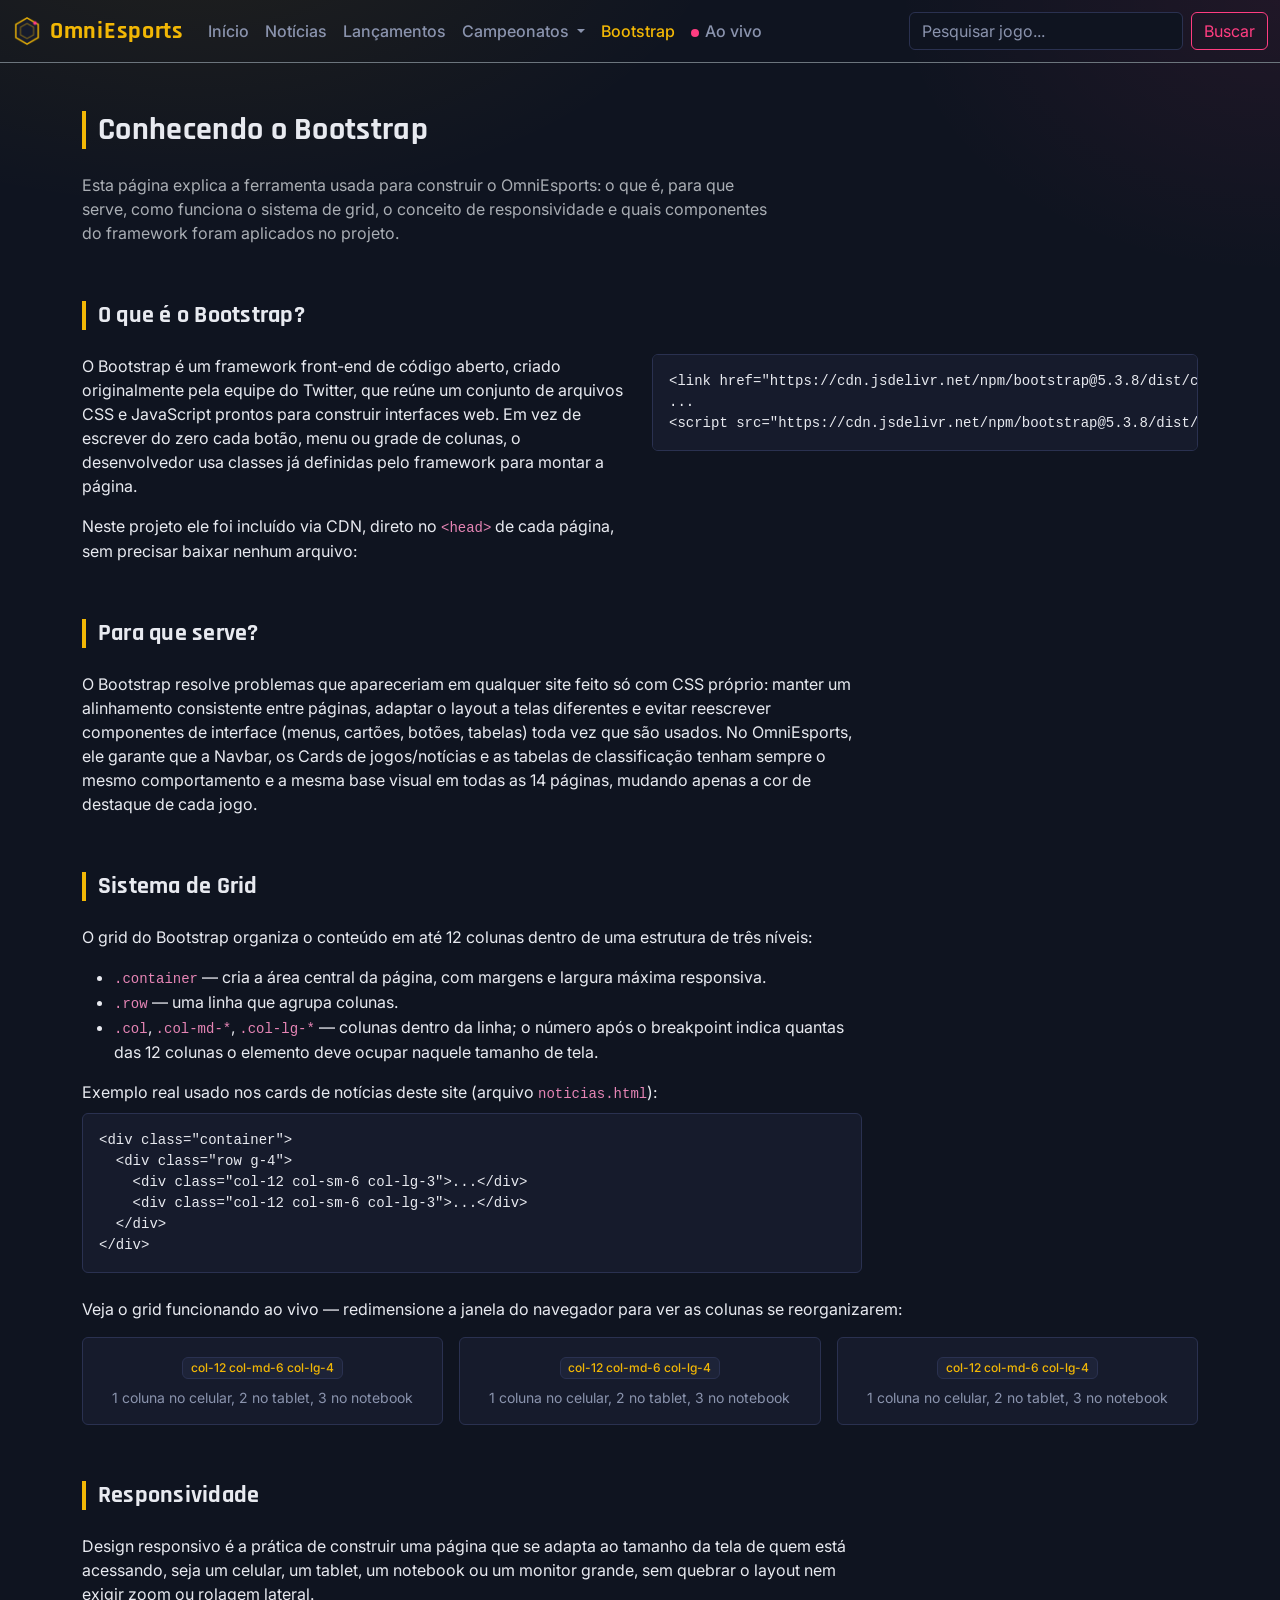
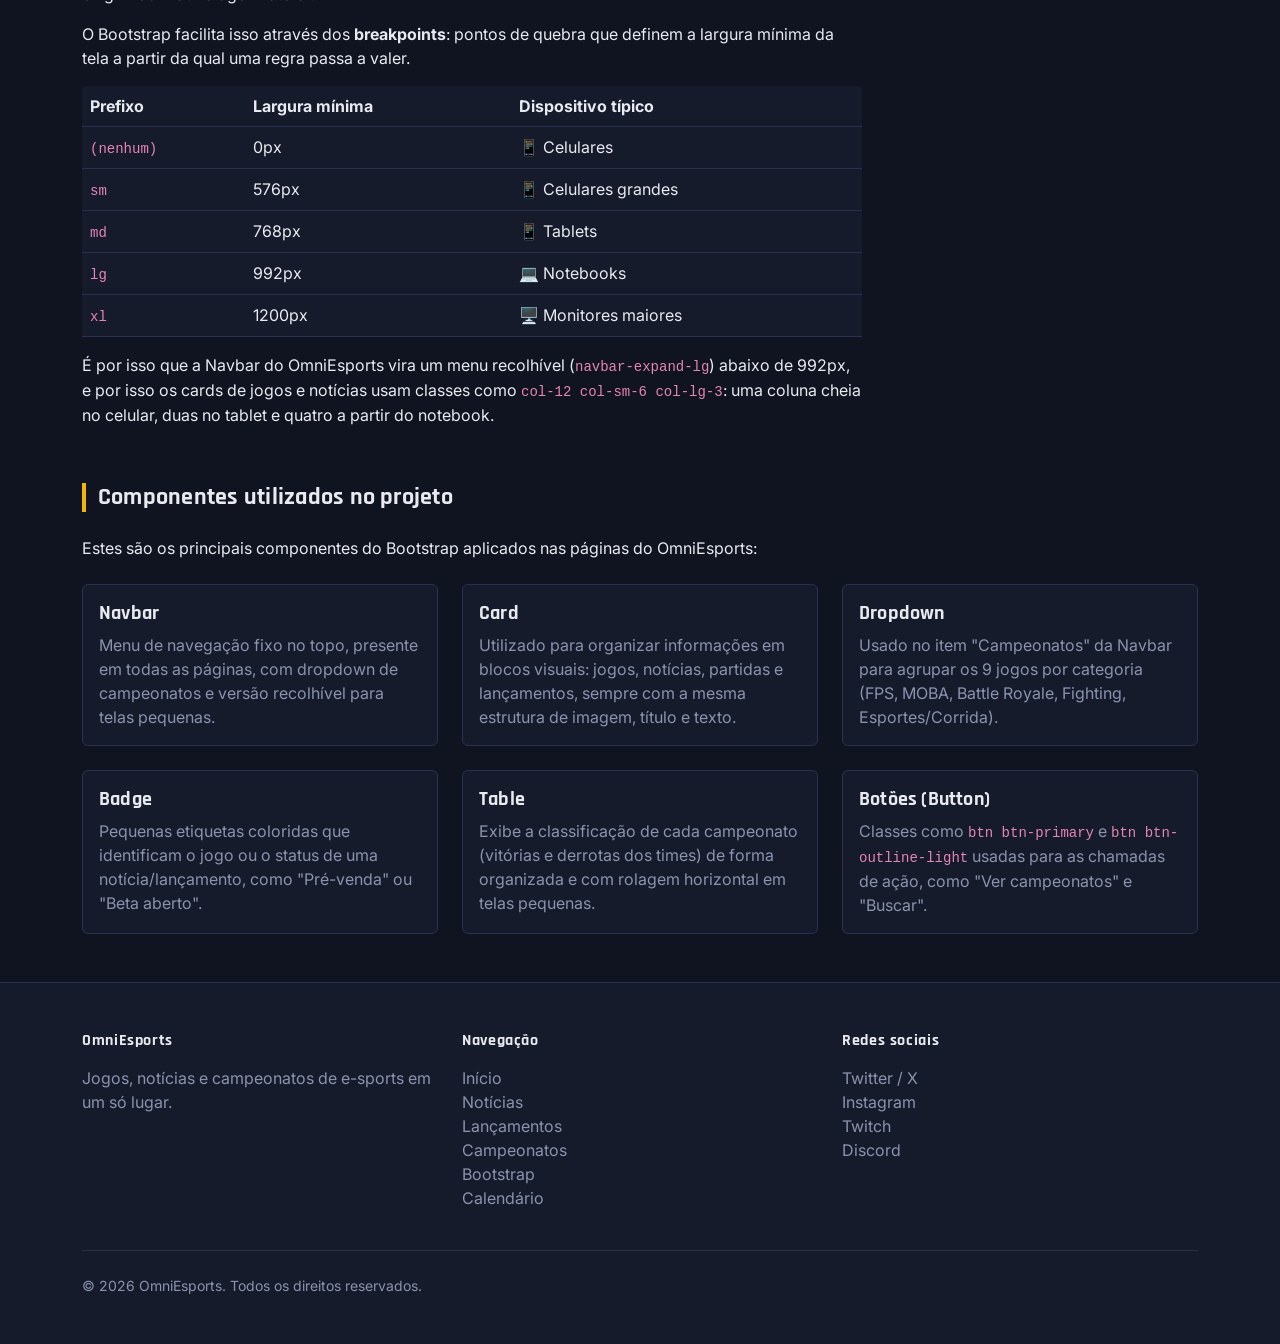
==== commit a975836a: "final-images" ====
--- a/bootstrap.html
+++ b/bootstrap.html
@@ -3,23 +3,17 @@
   <head>
     <meta charset="utf-8">
     <meta name="viewport" content="width=device-width, initial-scale=1">
-    <title>Conhecendo o Bootstrap | OmniEsports</title>
+    <title>Conhecendo o Bootstrap — OmniEsports</title>
     <link href="https://cdn.jsdelivr.net/npm/bootstrap@5.3.8/dist/css/bootstrap.min.css" rel="stylesheet" integrity="sha384-sRIl4kxILFvY47J16cr9ZwB07vP4J8+LH7qKQnuqkuIAvNWLzeN8tE5YBujZqJLB" crossorigin="anonymous">
-    <link rel="icon" href="./img/logo.svg" type="image/svg+xml">
-    <!-- tema global do site -->
+    <link rel="icon" href="./img/logo (1).png" type="image/svg+xml">
     <link rel="stylesheet" href="./css/style.css">
-    <!-- estilos específicos desta página de documentação -->
-    <link rel="stylesheet" href="./css/bootstrap-page.css">
-    <link rel="stylesheet" href="./css/bootstrap1.css">
-    <link rel="stylesheet" href="./css/bootstrap2.css">
-
   </head>
   <body>
 
 <nav class="navbar navbar-expand-lg navbar-dark border-bottom border-secondary">
   <div class="container-fluid">
     <a class="navbar-brand fw-bold d-flex align-items-center gap-2" href="index.html">
-      <img src="./img/logo.svg" alt="" width="30" height="30">
+      <img src="./img/logo (1).png" alt="" width="30" height="30">
       OmniEsports
     </a>
     <button class="navbar-toggler" type="button" data-bs-toggle="collapse" data-bs-target="#navbarSupportedContent" aria-controls="navbarSupportedContent" aria-expanded="false" aria-label="Toggle navigation">
@@ -59,14 +53,12 @@
             <li><a class="dropdown-item" href="campeonatos.html#calendario">Calendário completo</a></li>
           </ul>
         </li>
-        
+        <li class="nav-item">
+          <a class="nav-link active" aria-current="page" href="bootstrap.html">Bootstrap</a>
+        </li>
         <li class="nav-item">
           <a class="nav-link" href="campeonatos.html#ao-vivo"><span class="live-dot"></span>Ao vivo</a>
         </li>
-        <li class="nav-item">
-          <a class="nav-link active" aria-current="page" href="bootstrap.html">Bootstrap</a>
-        </li>
-        
       </ul>
       <form class="d-flex" role="search">
         <input class="form-control me-2" type="search" placeholder="Pesquisar jogo..." aria-label="Search"/>
@@ -76,227 +68,143 @@
   </div>
 </nav>
 
-<div class="container-fluid">
-  <div class="row">
-
-    <!-- ===== NAV LATERAL (sumário) ===== -->
-    <div class="col-lg-3 col-xl-2">
-      <nav class="oe-doc-nav" aria-label="Sumário">
-        <div class="oe-doc-nav-label">Sumário</div>
-        <a href="#o-que-e">O que é</a>
-        <a href="#para-que-serve">Para que serve</a>
-        <a href="#grid">Sistema de Grid</a>
-        <a href="#responsividade">Responsividade</a>
-        <a href="#componentes">Componentes</a>
-      </nav>
-    </div>
-
-    <!-- ===== CONTEÚDO ===== -->
-    <div class="col-lg-9 col-xl-10">
-
-      <!-- HERO -->
-      <header class="oe-doc-hero">
-        <div class="oe-hero-gridlines" aria-hidden="true">
-          <span></span><span></span><span></span><span></span><span></span><span></span>
-          <span></span><span></span><span></span><span></span><span></span><span></span>
-        </div>
-        <div class="container">
-          <p class="oe-hero-kicker">Documentação</p>
-          <h1>Conhecendo o<br><span class="accent">Bootstrap</span></h1>
-          <p>Um framework de 12 colunas que organiza o caos de construir layouts que funcionam em qualquer tela.</p>
-        </div>
-      </header>
-
-      <div class="container">
-
-        <!-- O QUE É -->
-        <section id="o-que-e" class="oe-doc-section">
-          <h2 class="oe-section-title">O que é Bootstrap?</h2>
-          <p>O Bootstrap é um <strong>framework front-end gratuito e de código aberto</strong>, criado originalmente pela equipe do Twitter, utilizado no desenvolvimento de sites e aplicações web. Ele reúne um conjunto de arquivos <strong>HTML, CSS e JavaScript</strong> já prontos — com classes e componentes reutilizáveis, como botões, menus, formulários e cards — que agilizam a criação de interfaces organizadas e funcionais, sem que seja preciso escrever todo o código de estilo do zero.</p>
-        </section>
-
-        <!-- PARA QUE SERVE -->
-        <section id="para-que-serve" class="oe-doc-section">
-          <h2 class="oe-section-title">Para que serve?</h2>
-          <p>O Bootstrap ajuda a resolver problemas comuns do dia a dia do desenvolvimento web:</p>
-          <ul>
-            <li><strong>Agilidade:</strong> evita reescrever estilos básicos repetidamente, poupando tempo de desenvolvimento.</li>
-            <li><strong>Padronização visual:</strong> garante uma aparência consistente em todas as páginas do site.</li>
-            <li><strong>Responsividade:</strong> facilita páginas que se adaptam a diferentes tamanhos de tela.</li>
-            <li><strong>Compatibilidade entre navegadores:</strong> reduz diferenças de exibição entre Chrome, Firefox, Edge etc.</li>
-            <li><strong>Facilidade de manutenção:</strong> segue um padrão conhecido, fácil de entender e alterar.</li>
-          </ul>
-        </section>
-
-        <!-- SISTEMA DE GRID -->
-        <section id="grid" class="oe-doc-section">
-          <h2 class="oe-section-title">Sistema de Grid</h2>
-          <p>O sistema de <strong>Grid</strong> do Bootstrap é uma malha baseada em <strong>12 colunas</strong>, que organiza o conteúdo da página de forma flexível. Ele funciona em três níveis: o <code>container</code>, que envolve e centraliza o conteúdo; a <code>row</code>, que forma uma linha; e a <code>col</code>, que divide essa linha em colunas.</p>
-
-          <div class="oe-code-block">
-<pre><code>&lt;div class="container"&gt;
-  &lt;div class="row"&gt;
-    &lt;div class="col-md-6 col-lg-4"&gt;Coluna 1&lt;/div&gt;
-    &lt;div class="col-md-6 col-lg-4"&gt;Coluna 2&lt;/div&gt;
-    &lt;div class="col-md-12 col-lg-4"&gt;Coluna 3&lt;/div&gt;
+<div class="container my-5">
+  <h2 class="oe-section-title">Conhecendo o Bootstrap</h2>
+  <p class="text-body-secondary" style="max-width: 700px;">Esta página explica a ferramenta usada para construir o OmniEsports: o que é, para que serve, como funciona o sistema de grid, o conceito de responsividade e quais componentes do framework foram aplicados no projeto.</p>
+
+  <!-- O que é / Para que serve -->
+  <section class="mt-5 pt-2">
+    <h4 class="oe-section-title">O que é o Bootstrap?</h4>
+    <div class="row g-4 align-items-start">
+      <div class="col-12 col-lg-6">
+        <p>O Bootstrap é um framework front-end de código aberto, criado originalmente pela equipe do Twitter, que reúne um conjunto de arquivos CSS e JavaScript prontos para construir interfaces web. Em vez de escrever do zero cada botão, menu ou grade de colunas, o desenvolvedor usa classes já definidas pelo framework para montar a página.</p>
+        <p class="mb-0">Neste projeto ele foi incluído via CDN, direto no <code>&lt;head&gt;</code> de cada página, sem precisar baixar nenhum arquivo:</p>
+      </div>
+      <div class="col-12 col-lg-6">
+        <pre class="p-3 rounded" style="background: var(--oe-bg-panel); border: 1px solid var(--oe-border); overflow-x:auto;"><code>&lt;link href="https://cdn.jsdelivr.net/npm/bootstrap@5.3.8/dist/css/bootstrap.min.css" rel="stylesheet"&gt;
+...
+&lt;script src="https://cdn.jsdelivr.net/npm/bootstrap@5.3.8/dist/js/bootstrap.bundle.min.js"&gt;&lt;/script&gt;</code></pre>
+      </div>
+    </div>
+  </section>
+
+  <!-- Para que serve -->
+  <section class="mt-5 pt-2">
+    <h4 class="oe-section-title">Para que serve?</h4>
+    <p style="max-width: 780px;">O Bootstrap resolve problemas que apareceriam em qualquer site feito só com CSS próprio: manter um alinhamento consistente entre páginas, adaptar o layout a telas diferentes e evitar reescrever componentes de interface (menus, cartões, botões, tabelas) toda vez que são usados. No OmniEsports, ele garante que a Navbar, os Cards de jogos/notícias e as tabelas de classificação tenham sempre o mesmo comportamento e a mesma base visual em todas as 14 páginas, mudando apenas a cor de destaque de cada jogo.</p>
+  </section>
+
+  <!-- Sistema de grid -->
+  <section class="mt-5 pt-2">
+    <h4 class="oe-section-title">Sistema de Grid</h4>
+    <p style="max-width: 780px;">O grid do Bootstrap organiza o conteúdo em até 12 colunas dentro de uma estrutura de três níveis:</p>
+    <ul style="max-width: 780px;">
+      <li><code>.container</code> — cria a área central da página, com margens e largura máxima responsiva.</li>
+      <li><code>.row</code> — uma linha que agrupa colunas.</li>
+      <li><code>.col</code>, <code>.col-md-*</code>, <code>.col-lg-*</code> — colunas dentro da linha; o número após o breakpoint indica quantas das 12 colunas o elemento deve ocupar naquele tamanho de tela.</li>
+    </ul>
+
+    <p class="mb-2" style="max-width: 780px;">Exemplo real usado nos cards de notícias deste site (arquivo <code>noticias.html</code>):</p>
+    <pre class="p-3 rounded mb-4" style="background: var(--oe-bg-panel); border: 1px solid var(--oe-border); overflow-x:auto; max-width: 780px;"><code>&lt;div class="container"&gt;
+  &lt;div class="row g-4"&gt;
+    &lt;div class="col-12 col-sm-6 col-lg-3"&gt;...&lt;/div&gt;
+    &lt;div class="col-12 col-sm-6 col-lg-3"&gt;...&lt;/div&gt;
   &lt;/div&gt;
 &lt;/div&gt;</code></pre>
-          </div>
-
-          <p class="oe-doc-caption">Exemplo ao vivo — redimensione a janela para ver as colunas se reorganizarem:</p>
-          <div class="oe-grid-demo">
-            <div class="row g-2">
-              <div class="col-md-6 col-lg-4"><div class="oe-grid-box">Coluna 1</div></div>
-              <div class="col-md-6 col-lg-4"><div class="oe-grid-box">Coluna 2</div></div>
-              <div class="col-md-12 col-lg-4"><div class="oe-grid-box">Coluna 3</div></div>
-            </div>
-          </div>
-
-          <p class="oe-doc-caption">Glossário:</p>
-          <div class="row g-3">
-            <div class="col-6 col-md-4 col-lg-3">
-              <div class="oe-glossary-card">
-                <span class="badge-jogo">container</span>
-                <p>Envolve toda a estrutura e centraliza o conteúdo na página.</p>
-              </div>
-            </div>
-            <div class="col-6 col-md-4 col-lg-3">
-              <div class="oe-glossary-card">
-                <span class="badge-jogo">row</span>
-                <p>Cria a linha onde as colunas serão distribuídas.</p>
-              </div>
-            </div>
-            <div class="col-6 col-md-4 col-lg-3">
-              <div class="oe-glossary-card">
-                <span class="badge-jogo">col</span>
-                <p>Define uma coluna de largura automática, dividindo o espaço igualmente.</p>
-              </div>
-            </div>
-            <div class="col-6 col-md-4 col-lg-3">
-              <div class="oe-glossary-card">
-                <span class="badge-jogo">col-md</span>
-                <p>Comportamento em telas médias (tablets) — ex.: <code>col-md-6</code> ocupa metade da linha.</p>
-              </div>
-            </div>
-            <div class="col-6 col-md-4 col-lg-3">
-              <div class="oe-glossary-card">
-                <span class="badge-jogo">col-lg</span>
-                <p>Comportamento em telas grandes (notebooks/monitores) — ex.: <code>col-lg-4</code> ocupa um terço da linha.</p>
-              </div>
-            </div>
-          </div>
-        </section>
-
-        <!-- RESPONSIVIDADE -->
-        <section id="responsividade" class="oe-doc-section">
-          <h2 class="oe-section-title">Responsividade</h2>
-          <p><strong>Design responsivo</strong> é a prática de criar páginas que se ajustam automaticamente ao tamanho da tela do dispositivo, garantindo boa experiência de visualização em qualquer aparelho. O Bootstrap facilita isso combinando o grid com <strong>breakpoints</strong> — classes específicas para cada faixa de tamanho de tela.</p>
-
-          <div class="row g-3">
-            <div class="col-6 col-md-3">
-              <div class="oe-device-card text-center">
-                <span class="oe-device-icon">📱</span>
-                <span class="oe-device-name">Celulares</span>
-                <code>col-</code>
-                <span class="oe-device-range">&lt; 576px</span>
-              </div>
-            </div>
-            <div class="col-6 col-md-3">
-              <div class="oe-device-card text-center">
-                <span class="oe-device-icon">📱</span>
-                <span class="oe-device-name">Tablets</span>
-                <code>col-md-</code>
-                <span class="oe-device-range">≥ 768px</span>
-              </div>
-            </div>
-            <div class="col-6 col-md-3">
-              <div class="oe-device-card text-center">
-                <span class="oe-device-icon">💻</span>
-                <span class="oe-device-name">Notebooks</span>
-                <code>col-lg-</code>
-                <span class="oe-device-range">≥ 992px</span>
-              </div>
-            </div>
-            <div class="col-6 col-md-3">
-              <div class="oe-device-card text-center">
-                <span class="oe-device-icon">🖥️</span>
-                <span class="oe-device-name">Monitores maiores</span>
-                <code>col-xl- / col-xxl-</code>
-                <span class="oe-device-range">≥ 1200px / 1400px</span>
-              </div>
-            </div>
-          </div>
-
-          <p class="oe-doc-caption">Assim, um mesmo bloco pode ocupar 100% da tela em um celular e apenas um terço em um monitor grande — sem precisar criar páginas diferentes para cada dispositivo:</p>
-          <div class="oe-code-block">
-<pre><code>&lt;div class="col-12 col-md-6 col-lg-4"&gt;
-  Ocupa 100% em celulares, 50% em tablets e 33% em notebooks/monitores.
-&lt;/div&gt;</code></pre>
-          </div>
-        </section>
-
-        <!-- COMPONENTES -->
-        <section id="componentes" class="oe-doc-section">
-          <h2 class="oe-section-title">Componentes utilizados no projeto</h2>
-          <p>Pelo menos 5 componentes do Bootstrap foram utilizados no desenvolvimento do site:</p>
-
-          <div class="row g-3">
-            <div class="col-6 col-md-4">
-              <div class="card oe-component-card h-100">
-                <div class="card-body">
-                  <h3 class="card-title h5">Navbar</h3>
-                  <p class="card-text">Barra de navegação fixa usada para exibir o menu principal do site, com links para as seções/páginas.</p>
-                </div>
-              </div>
-            </div>
-            <div class="col-6 col-md-4">
-              <div class="card oe-component-card h-100">
-                <div class="card-body">
-                  <h3 class="card-title h5">Card</h3>
-                  <p class="card-text">Utilizado para organizar informações em blocos visuais, como imagens, textos e botões agrupados.</p>
-                </div>
-              </div>
-            </div>
-            <div class="col-6 col-md-4">
-              <div class="card oe-component-card h-100">
-                <div class="card-body">
-                  <h3 class="card-title h5">Button</h3>
-                  <p class="card-text">Botões estilizados usados para ações como enviar formulários ou navegar entre páginas.</p>
-                </div>
-              </div>
-            </div>
-            <div class="col-6 col-md-4">
-              <div class="card oe-component-card h-100">
-                <div class="card-body">
-                  <h3 class="card-title h5">Carousel</h3>
-                  <p class="card-text">Exibe uma sequência de imagens ou conteúdos em um slide rotativo, ideal para banners e destaques.</p>
-                </div>
-              </div>
-            </div>
-            <div class="col-6 col-md-4">
-              <div class="card oe-component-card h-100">
-                <div class="card-body">
-                  <h3 class="card-title h5">Form</h3>
-                  <p class="card-text">Captura dados do usuário, como nome, e-mail e mensagem, com estilização pronta para os campos.</p>
-                </div>
-              </div>
-            </div>
-            <div class="col-6 col-md-4">
-              <div class="card oe-component-card h-100">
-                <div class="card-body">
-                  <h3 class="card-title h5">Footer (Grid Layout)</h3>
-                  <p class="card-text">Estrutura baseada no sistema de grid usada para organizar o rodapé, distribuindo contato e redes sociais.</p>
-                </div>
-              </div>
-            </div>
-          </div>
-
-        
-        </section>
-
-      </div>
-    </div>
-  </div>
+
+    <p class="mb-3">Veja o grid funcionando ao vivo — redimensione a janela do navegador para ver as colunas se reorganizarem:</p>
+    <div class="row g-3">
+      <div class="col-12 col-md-6 col-lg-4">
+        <div class="card h-100"><div class="card-body text-center"><span class="badge badge-jogo mb-2">col-12 col-md-6 col-lg-4</span><p class="card-text mb-0 small">1 coluna no celular, 2 no tablet, 3 no notebook</p></div></div>
+      </div>
+      <div class="col-12 col-md-6 col-lg-4">
+        <div class="card h-100"><div class="card-body text-center"><span class="badge badge-jogo mb-2">col-12 col-md-6 col-lg-4</span><p class="card-text mb-0 small">1 coluna no celular, 2 no tablet, 3 no notebook</p></div></div>
+      </div>
+      <div class="col-12 col-md-6 col-lg-4">
+        <div class="card h-100"><div class="card-body text-center"><span class="badge badge-jogo mb-2">col-12 col-md-6 col-lg-4</span><p class="card-text mb-0 small">1 coluna no celular, 2 no tablet, 3 no notebook</p></div></div>
+      </div>
+    </div>
+  </section>
+
+  <!-- Responsividade -->
+  <section class="mt-5 pt-2">
+    <h4 class="oe-section-title">Responsividade</h4>
+    <p style="max-width: 780px;">Design responsivo é a prática de construir uma página que se adapta ao tamanho da tela de quem está acessando, seja um celular, um tablet, um notebook ou um monitor grande, sem quebrar o layout nem exigir zoom ou rolagem lateral.</p>
+    <p style="max-width: 780px;">O Bootstrap facilita isso através dos <strong>breakpoints</strong>: pontos de quebra que definem a largura mínima da tela a partir da qual uma regra passa a valer.</p>
+    <div class="table-responsive" style="max-width: 780px;">
+      <table class="table table-oe align-middle">
+        <thead>
+          <tr><th scope="col">Prefixo</th><th scope="col">Largura mínima</th><th scope="col">Dispositivo típico</th></tr>
+        </thead>
+        <tbody>
+          <tr><td><code>(nenhum)</code></td><td>0px</td><td>📱 Celulares</td></tr>
+          <tr><td><code>sm</code></td><td>576px</td><td>📱 Celulares grandes</td></tr>
+          <tr><td><code>md</code></td><td>768px</td><td>📱 Tablets</td></tr>
+          <tr><td><code>lg</code></td><td>992px</td><td>💻 Notebooks</td></tr>
+          <tr><td><code>xl</code></td><td>1200px</td><td>🖥️ Monitores maiores</td></tr>
+        </tbody>
+      </table>
+    </div>
+    <p class="mb-0" style="max-width: 780px;">É por isso que a Navbar do OmniEsports vira um menu recolhível (<code>navbar-expand-lg</code>) abaixo de 992px, e por isso os cards de jogos e notícias usam classes como <code>col-12 col-sm-6 col-lg-3</code>: uma coluna cheia no celular, duas no tablet e quatro a partir do notebook.</p>
+  </section>
+
+  <!-- Componentes -->
+  <section class="mt-5 pt-2">
+    <h4 class="oe-section-title">Componentes utilizados no projeto</h4>
+    <p class="mb-4" style="max-width: 780px;">Estes são os principais componentes do Bootstrap aplicados nas páginas do OmniEsports:</p>
+
+    <div class="row g-4">
+      <div class="col-12 col-md-6 col-lg-4">
+        <div class="card h-100 card-hover">
+          <div class="card-body">
+            <h5 class="card-title">Navbar</h5>
+            <p class="card-text">Menu de navegação fixo no topo, presente em todas as páginas, com dropdown de campeonatos e versão recolhível para telas pequenas.</p>
+          </div>
+        </div>
+      </div>
+      <div class="col-12 col-md-6 col-lg-4">
+        <div class="card h-100 card-hover">
+          <div class="card-body">
+            <h5 class="card-title">Card</h5>
+            <p class="card-text">Utilizado para organizar informações em blocos visuais: jogos, notícias, partidas e lançamentos, sempre com a mesma estrutura de imagem, título e texto.</p>
+          </div>
+        </div>
+      </div>
+      <div class="col-12 col-md-6 col-lg-4">
+        <div class="card h-100 card-hover">
+          <div class="card-body">
+            <h5 class="card-title">Dropdown</h5>
+            <p class="card-text">Usado no item "Campeonatos" da Navbar para agrupar os 9 jogos por categoria (FPS, MOBA, Battle Royale, Fighting, Esportes/Corrida).</p>
+          </div>
+        </div>
+      </div>
+      <div class="col-12 col-md-6 col-lg-4">
+        <div class="card h-100 card-hover">
+          <div class="card-body">
+            <h5 class="card-title">Badge</h5>
+            <p class="card-text">Pequenas etiquetas coloridas que identificam o jogo ou o status de uma notícia/lançamento, como "Pré-venda" ou "Beta aberto".</p>
+          </div>
+        </div>
+      </div>
+      <div class="col-12 col-md-6 col-lg-4">
+        <div class="card h-100 card-hover">
+          <div class="card-body">
+            <h5 class="card-title">Table</h5>
+            <p class="card-text">Exibe a classificação de cada campeonato (vitórias e derrotas dos times) de forma organizada e com rolagem horizontal em telas pequenas.</p>
+          </div>
+        </div>
+      </div>
+      <div class="col-12 col-md-6 col-lg-4">
+        <div class="card h-100 card-hover">
+          <div class="card-body">
+            <h5 class="card-title">Botões (Button)</h5>
+            <p class="card-text">Classes como <code>btn btn-primary</code> e <code>btn btn-outline-light</code> usadas para as chamadas de ação, como "Ver campeonatos" e "Buscar".</p>
+          </div>
+        </div>
+      </div>
+    </div>
+  </section>
+
 </div>
 
 <footer class="oe-footer py-5 mt-5">
@@ -335,4 +243,4 @@
     <script src="https://cdn.jsdelivr.net/npm/bootstrap@5.3.8/dist/js/bootstrap.bundle.min.js" integrity="sha384-FKyoEForCGlyvwx9Hj09JcYn3nv7wiPVlz7YYwJrWVcXK/BmnVDxM+D2scQbITxI" crossorigin="anonymous"></script>
 
   </body>
-</html>+</html>
